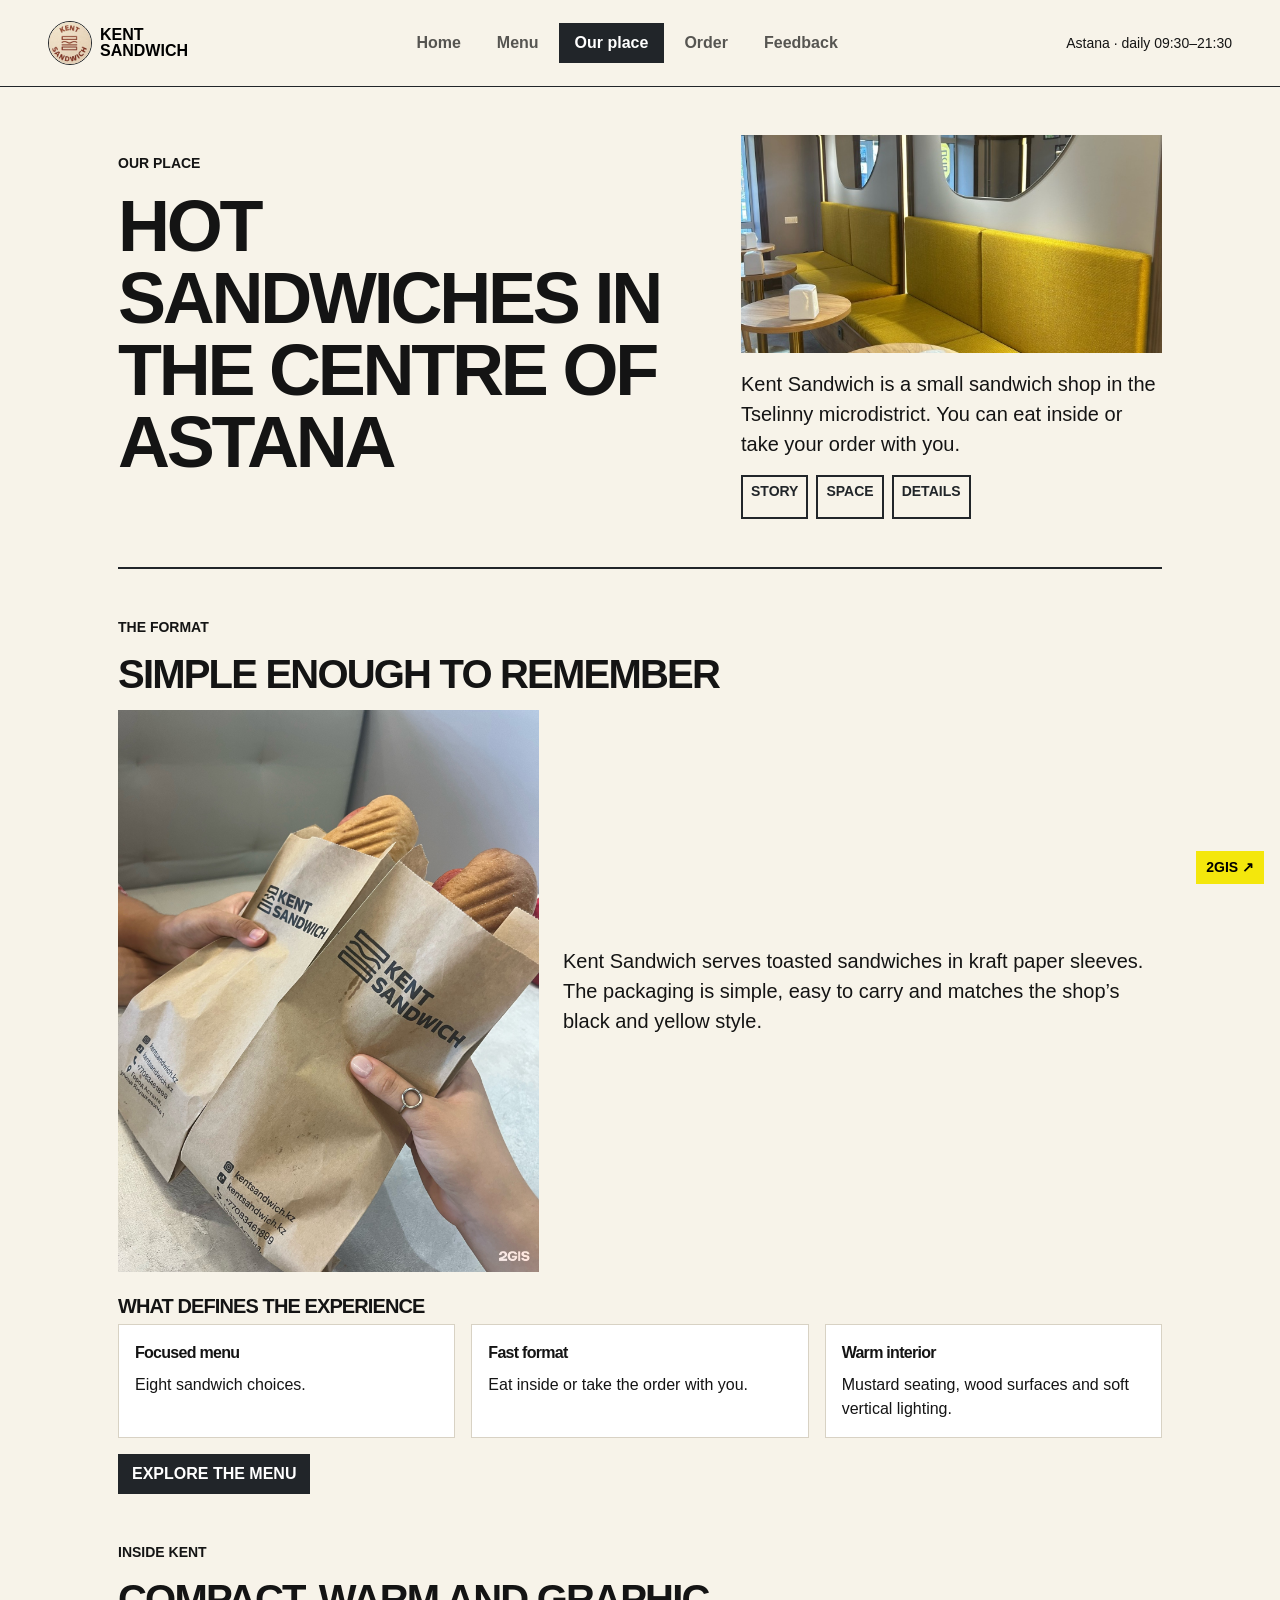
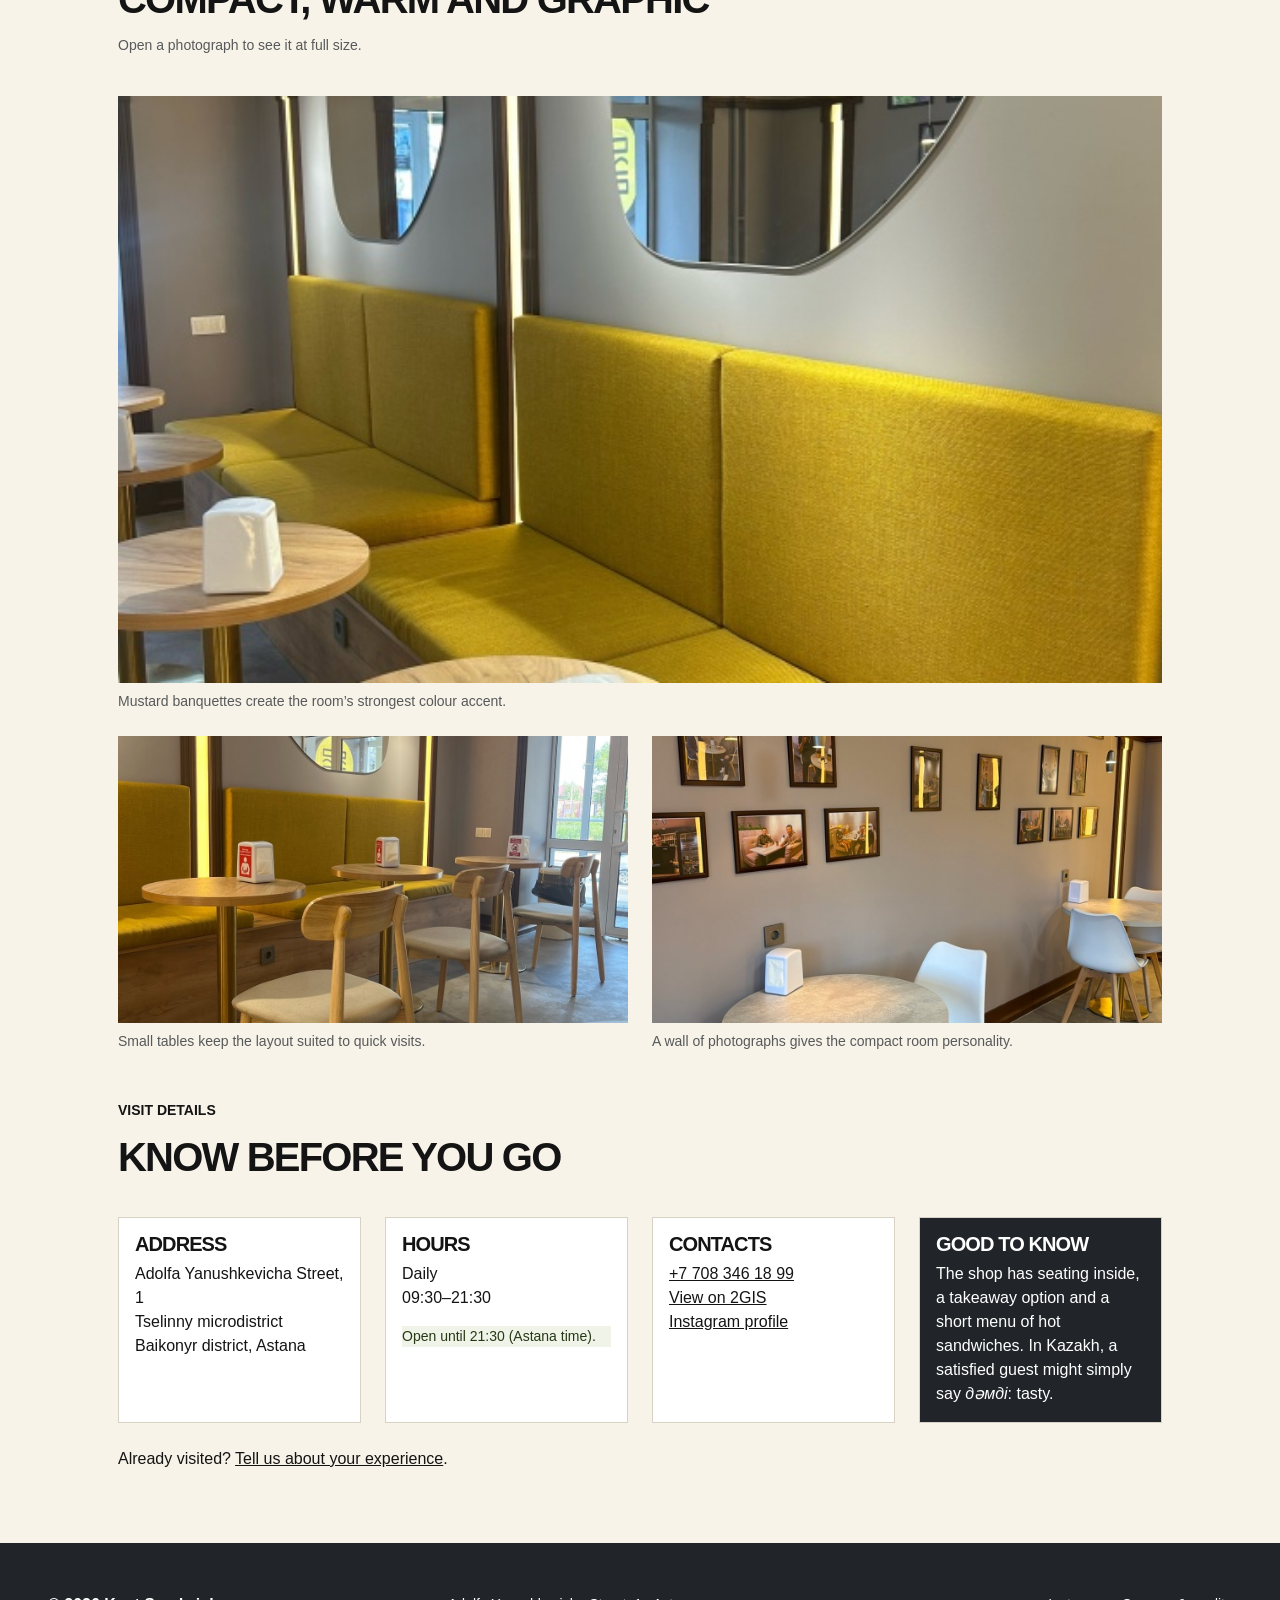
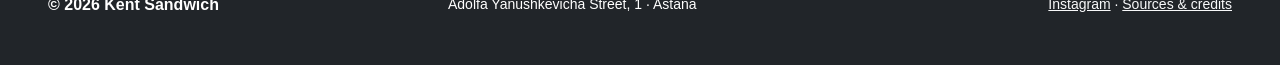
==== about.html @ c1ce6946 "refactor: split Timur scripts by page" ====
<!DOCTYPE html>
<html lang="en">
<head>
  <meta charset="UTF-8">
  <meta name="viewport" content="width=device-width, initial-scale=1.0">
  <meta name="description" content="About the Kent Sandwich shop, interior, service format, location and opening hours in Astana.">
  <meta name="author" content="Timur Naumov">
  <title>Kent Sandwich Astana | Our Place</title>
  <!-- Bootstrap 5.3.8: framework styles precede the small local correction layers. -->
  <link rel="stylesheet" href="https://cdn.jsdelivr.net/npm/bootstrap@5.3.8/dist/css/bootstrap.min.css" integrity="sha384-sRIl4kxILFvY47J16cr9ZwB07vP4J8+LH7qKQnuqkuIAvNWLzeN8tE5YBujZqJLB" crossorigin="anonymous">
  <link rel="stylesheet" href="css/base.css">
  <link rel="stylesheet" href="css/timur.css">
</head>
<body class="page page-about" data-page="about">
  <a class="visually-hidden-focusable position-absolute top-0 start-0 z-3 bg-dark text-white p-3" href="#main-content">Skip to content</a>
  <header class="site-header navbar navbar-expand-lg border-bottom border-dark bg-body py-4 border-2">
    <!-- Bootstrap owns the responsive navigation; page scripts reuse these hooks. -->
    <div class="container-fluid px-3 px-md-4 px-xl-5">
      <a class="brand navbar-brand d-flex align-items-center gap-2 me-3" href="index.html" aria-label="Kent Sandwich home">
        <span class="brand-mark" aria-hidden="true"><img src="images/kent-logo.jpg" alt="" class="rounded-circle border border-dark object-fit-cover border-2" width="52" height="52"></span>
        <span class="brand-name fs-6 fw-bold lh-1 text-uppercase">Kent<br>Sandwich</span>
      </a>
      <button id="main-nav-toggle" type="button" data-bs-toggle="collapse" data-bs-target="#main-navbar" aria-controls="main-navbar" aria-expanded="false" aria-label="Toggle navigation" class="navbar-toggler rounded-0 border-dark border-2"><span class="navbar-toggler-icon"></span></button>
      <nav class="site-nav collapse navbar-collapse" aria-label="Main navigation" id="main-navbar">
        <ul class="navbar-nav mx-lg-auto gap-1 pt-3 pt-lg-0">
          <li class="nav-item"><a href="index.html" class="nav-link rounded-0 px-3 fw-semibold text-uppercase small fw-bold">Home</a></li>
          <li class="nav-item"><a href="menu.html" class="nav-link rounded-0 px-3 fw-semibold text-uppercase small fw-bold">Menu</a></li>
          <li class="nav-item"><a href="about.html" aria-current="page" class="nav-link rounded-0 px-3 fw-semibold text-uppercase small fw-bold active bg-dark text-white">Our place</a></li>
          <li class="nav-item"><a href="order.html" class="nav-link rounded-0 px-3 fw-semibold text-uppercase small fw-bold">Order</a></li>
          <li class="nav-item"><a href="feedback.html" class="nav-link rounded-0 px-3 fw-semibold text-uppercase small fw-bold">Feedback</a></li>
          <li class="nav-item"><a href="colophon.html" class="nav-link rounded-0 px-3 fw-semibold text-uppercase small fw-bold">Colophon</a></li>
        </ul>
      </nav>
      <p class="header-note d-none d-xl-block small text-end mb-0 ms-3 text-uppercase">Astana · daily 09:30–21:30</p>
    </div>
  </header>
  <!-- Bootstrap container and grid keep the content readable at phone and desktop widths. -->
  <main class="site-main container px-lg-5" id="main-content">
    <header class="page-intro about-intro py-4 py-lg-5 border-bottom mb-4 border-dark border-2">
      <div class="row g-4 align-items-center">
        <div class="col-12 col-lg-7">
          <p class="eyebrow small text-uppercase fw-bold mb-3">Our place</p>
          <h1 class="fw-bold text-uppercase display-2 lh-1 mb-4">Hot sandwiches in the centre of Astana</h1>
        </div>
        <div class="col-12 col-lg-5">
          <img class="about-intro-photo img-fluid rounded-0 d-block mb-3" src="images/kent-interior.jpg" alt="Interior of Kent Sandwich with mustard seating and wooden tables" width="480">
          <p class="lead mb-3 fw-normal">Kent Sandwich is a small sandwich shop in the Tselinny microdistrict. You can eat inside or take your order with you.</p>
          <nav id="about-section-nav" class="page-jumps d-flex flex-wrap gap-2" aria-label="On this page">
            <a id="story-link" href="#story" data-section="story" class="btn btn-outline-dark btn-sm rounded-0 border-2 text-uppercase fw-bold">Story</a>
            <a id="space-link" href="#space" data-section="space" class="btn btn-outline-dark btn-sm rounded-0 border-2 text-uppercase fw-bold">Space</a>
            <a id="details-link" href="#details" data-section="details" class="btn btn-outline-dark btn-sm rounded-0 border-2 text-uppercase fw-bold">Details</a>
          </nav>
        </div>
      </div>
    </header>
    <article class="about-story py-4" id="story" aria-labelledby="story-title">
      <p class="eyebrow small text-uppercase fw-bold mb-3">The format</p>
      <h2 id="story-title" class="fw-bold mb-3 display-6 text-uppercase lh-1">Simple enough to remember</h2>
      <div class="row g-4 align-items-center mb-4">
        <div class="col-12 col-md-5"><img class="story-photo img-fluid w-100 rounded-0" src="images/kent-packaging.jpg" alt="Kent Sandwiches presented in branded paper sleeves" loading="lazy"></div>
        <div class="col-12 col-md-7"><p class="lead mb-0 fw-normal">Kent Sandwich serves toasted sandwiches in kraft paper sleeves. The packaging is simple, easy to carry and matches the shop’s black and yellow style.</p></div>
      </div>
      <h3 class="h5 fw-bold text-uppercase lh-1">What defines the experience</h3>
      <ul class="value-list row g-3 list-unstyled">
        <li class="col-12 col-md-6 col-lg-4"><div class="border rounded-0 p-3 h-100 bg-white"><strong class="d-block mb-2">Focused menu</strong><span>Eight sandwich choices.</span></div></li>
        <li class="col-12 col-md-6 col-lg-4"><div class="border rounded-0 p-3 h-100 bg-white"><strong class="d-block mb-2">Fast format</strong><span>Eat inside or take the order with you.</span></div></li>
        <li class="col-12 col-md-6 col-lg-4"><div class="border rounded-0 p-3 h-100 bg-white"><strong class="d-block mb-2">Warm interior</strong><span>Mustard seating, wood surfaces and soft vertical lighting.</span></div></li>
      </ul>
      <a id="about-menu-link" href="menu.html" class="btn btn-dark rounded-0 border-2 text-uppercase fw-bold">Explore the menu</a>
    </article>
    <section class="space-gallery py-4" id="space" aria-labelledby="space-title">
      <div class="row g-4">
        <div class="col-12">
          <p class="eyebrow small text-uppercase fw-bold mb-3">Inside Kent</p>
          <h2 id="space-title" class="fw-bold mb-3 display-6 text-uppercase lh-1">Compact, warm and graphic</h2>
          <p id="gallery-help" class="small text-body-secondary">Open a photograph to see it at full size.</p>
        </div>
        <div class="col-12">
          <figure class="gallery-main mb-0">
            <a id="gallery-link-1" class="gallery-link d-block" href="images/kent-interior.jpg" data-gallery-index="0" data-caption-id="gallery-caption-1" aria-describedby="gallery-caption-1">
              <span class="ratio d-block ratio-16x9 rounded-0 overflow-hidden"><img id="gallery-image-1" src="images/kent-interior.jpg" alt="Mustard upholstered bench and round wood tables inside Kent Sandwich" class="w-100 h-100 object-fit-cover" loading="lazy"></span>
            </a>
            <figcaption id="gallery-caption-1" class="figure-caption mt-2">Mustard banquettes create the room’s strongest colour accent.</figcaption>
          </figure>
        </div>
        <div class="col-12 col-md-6">
          <figure class="mb-0">
            <a id="gallery-link-2" class="gallery-link d-block" href="images/kent-seating.jpg" data-gallery-index="1" data-caption-id="gallery-caption-2" aria-describedby="gallery-caption-2">
              <span class="ratio d-block ratio-16x9 rounded-0 overflow-hidden"><img id="gallery-image-2" src="images/kent-seating.jpg" alt="Wood chairs and small round tables inside Kent Sandwich" class="w-100 h-100 object-fit-cover" loading="lazy"></span>
            </a>
            <figcaption id="gallery-caption-2" class="figure-caption mt-2">Small tables keep the layout suited to quick visits.</figcaption>
          </figure>
        </div>
        <div class="col-12 col-md-6">
          <figure class="mb-0">
            <a id="gallery-link-3" class="gallery-link d-block" href="images/kent-gallery.jpg" data-gallery-index="2" data-caption-id="gallery-caption-3" aria-describedby="gallery-caption-3">
              <span class="ratio d-block ratio-16x9 rounded-0 overflow-hidden"><img id="gallery-image-3" src="images/kent-gallery.jpg" alt="Framed photographs above tables inside Kent Sandwich" class="w-100 h-100 object-fit-cover" loading="lazy"></span>
            </a>
            <figcaption id="gallery-caption-3" class="figure-caption mt-2">A wall of photographs gives the compact room personality.</figcaption>
          </figure>
        </div>
      </div>
    </section>
    <section class="details-grid py-4" id="details" aria-labelledby="details-title">
      <div class="row g-4">
        <div class="col-12">
          <p class="eyebrow small text-uppercase fw-bold mb-3">Visit details</p>
          <h2 id="details-title" class="fw-bold mb-3 display-6 text-uppercase lh-1">Know before you go</h2>
        </div>
        <div class="col-12 col-md-6 col-lg-3"><article class="border rounded-0 p-3 h-100 bg-white">
          <h3 class="h5 fw-bold text-uppercase lh-1">Address</h3>
          <address id="visit-address" class="mb-0">Adolfa Yanushkevicha Street, 1<br>Tselinny microdistrict<br>Baikonyr district, Astana</address>
        </article></div>
        <div class="col-12 col-md-6 col-lg-3"><article id="visit-hours" class="border rounded-0 p-3 h-100 bg-white" data-open="09:30" data-close="21:30" data-time-zone="Asia/Almaty">
          <h3 class="h5 fw-bold text-uppercase lh-1">Hours</h3>
          <p>Daily<br><time id="visit-opening-time" datetime="09:30">09:30</time>–<time id="visit-closing-time" datetime="21:30">21:30</time></p>
          <!-- Filled only after the future script computes the Astana time. -->
          <p id="visit-status" class="hidden small mb-0" role="status" aria-live="polite"></p>
        </article></div>
        <div class="col-12 col-md-6 col-lg-3"><article class="border rounded-0 p-3 h-100 bg-white">
          <h3 class="h5 fw-bold text-uppercase lh-1">Contacts</h3>
          <p class="mb-0"><a id="visit-phone" href="tel:+77083461899">+7 708 346 18 99</a><br><a id="visit-map" href="https://2gis.kz/astana/firm/70000001114376342" target="_blank" rel="noopener noreferrer">View on 2GIS</a><br><a id="visit-instagram" href="https://www.instagram.com/kentsandwich.kz/" target="_blank" rel="noopener noreferrer">Instagram profile</a></p>
        </article></div>
        <div class="col-12 col-md-6 col-lg-3"><aside class="border rounded-0 p-3 h-100 bg-dark text-white">
          <h3 class="h5 fw-bold text-uppercase lh-1">Good to know</h3>
          <p class="mb-0">The shop has seating inside, a takeaway option and a short menu of hot sandwiches. In Kazakh, a satisfied guest might simply say <i lang="kk">дәмді</i>: tasty.</p>
        </aside></div>
      </div>
      <p class="mt-4 mb-0">Already visited? <a id="about-feedback-link" href="feedback.html">Tell us about your experience</a>.</p>
    </section>
  </main>
  <!-- All viewer controls exist before the HTML/CSS freeze. Image links work without it. -->
  <dialog id="gallery-dialog" class="gallery-dialog border border-dark border-2 rounded-0 p-3 p-md-4" aria-labelledby="gallery-dialog-title" aria-describedby="gallery-dialog-caption">
    <div class="d-flex flex-wrap align-items-center justify-content-between gap-3 mb-3">
      <h2 id="gallery-dialog-title" class="h4 fw-bold text-uppercase mb-0">Inside Kent</h2>
      <form id="gallery-close-form" method="dialog"><button id="gallery-close" type="submit" value="close" class="btn btn-outline-dark btn-sm rounded-0 border-2" autofocus>Close photograph</button></form>
    </div>
    <figure class="mb-3">
      <img id="gallery-dialog-image" src="images/kent-interior.jpg" alt="Mustard upholstered bench and round wood tables inside Kent Sandwich" class="gallery-dialog-image d-block">
      <figcaption id="gallery-dialog-caption" class="figure-caption mt-2">Mustard banquettes create the room’s strongest colour accent.</figcaption>
    </figure>
    <div class="d-flex flex-wrap align-items-center justify-content-between gap-2">
      <button id="gallery-previous" type="button" class="btn btn-outline-dark rounded-0 border-2" aria-label="Previous photograph">← Previous</button>
      <output id="gallery-position" class="small" aria-live="polite">1 of 3</output>
      <button id="gallery-next" type="button" class="btn btn-outline-dark rounded-0 border-2" aria-label="Next photograph">Next →</button>
    </div>
    <p id="gallery-error" class="hidden error small mt-3 mb-0" role="alert">This photograph could not be opened. Close the viewer and choose another photograph.</p>
  </dialog>
  <footer class="site-footer container-fluid bg-dark text-white mt-5 py-5 px-3 px-md-4 px-xl-5 border-top border-2 border-dark">
    <div class="row g-3 align-items-center text-center text-md-start">
      <p class="col-12 col-md-4 mb-0 fw-bold">© 2026 Kent Sandwich</p>
      <p class="col-12 col-md-4 mb-0 small">Adolfa Yanushkevicha Street, 1 · Astana</p>
      <p class="col-12 col-md-4 mb-0 small text-md-end"><a href="https://www.instagram.com/kentsandwich.kz/" target="_blank" rel="noopener noreferrer" class="link-light">Instagram</a> · <a href="colophon.html#sources" class="link-light">Sources &amp; credits</a></p>
    </div>
  </footer>
  <a class="source-tab btn btn-warning btn-sm position-fixed bottom-0 end-0 m-3 z-3 d-none d-lg-block rounded-0 border-2 text-uppercase fw-bold" href="https://2gis.kz/astana/firm/70000001114376342" target="_blank" rel="noopener noreferrer">2GIS ↗</a>
  <script src="https://cdn.jsdelivr.net/npm/bootstrap@5.3.8/dist/js/bootstrap.bundle.min.js" integrity="sha384-FKyoEForCGlyvwx9Hj09JcYn3nv7wiPVlz7YYwJrWVcXK/BmnVDxM+D2scQbITxI" crossorigin="anonymous"></script>
  <!-- Empty at the midterm: later behaviour can be added without changing this HTML. -->
  <script src="js/timur.js" defer></script>
  <script src="js/about.js" defer></script>
</body>
</html>
---- css/base.css ----
/* Bootstrap 5.3.8 provides all layout, spacing, controls and breakpoints.
   Shared brand variables, navigation wordmark and button colours live here. */
:root {
  --kent-heading-font: "Arial Black", "Helvetica Neue", Arial, sans-serif;
  --bs-body-bg: #f7f3e9;
  --bs-body-color: #141414;
  --bs-body-font-family: "Helvetica Neue", Arial, sans-serif;
  --bs-border-color: #d8d2c4;
  --bs-tertiary-bg: #f4e70c;
  --bs-tertiary-bg-rgb: 244, 231, 12;
  --bs-link-color: #141414;
  --bs-link-color-rgb: 20, 20, 20;
  --bs-link-hover-color: #585016;
  --bs-link-hover-color-rgb: 88, 80, 22;
}

/* Shared wordmark font; page headings are assigned in each author's file. */
.brand-name {
  font-family: var(--kent-heading-font);
}

/* Override Bootstrap warning colours to match Kent yellow; geometry and
   interaction states remain supplied by Bootstrap's button component. */
.btn-warning {
  --bs-btn-bg: #f4e70c;
  --bs-btn-border-color: #f4e70c;
  --bs-btn-hover-bg: #e0d30b;
  --bs-btn-hover-border-color: #e0d30b;
  --bs-btn-active-bg: #e0d30b;
  --bs-btn-active-border-color: #e0d30b;
}
---- css/timur.css ----
/* Bootstrap owns the grid, spacing and controls; these rules add page states. */
:is(.page-about, .page-feedback, .page-colophon) main :is(h1, h2, h3),
.gallery-dialog h2, .audit-number, .value-list strong {
  font-family: var(--kent-heading-font);
  letter-spacing: -0.045em;
}

/* Future scripts switch classes instead of creating new styles. */
.page .hidden {
  display: none;
}
.page .error, .page .field-error {
  --bs-border-color: #a61b29;
  color: #861522;
}
.page .success {
  --bs-border-color: #496322;
  background-color: #f0f4e8;
  color: #263815;
}
.page .pending {
  cursor: progress;
}
.page-about .page-jumps .active {
  background-color: #141414;
  color: #fff;
}
.page .rating-choice.selected,
.page .rating-choice:has(input:checked) {
  --bs-border-color: #141414;
  background-color: #f4e70c;
}
.page-feedback :is(input, select, textarea).error,
.page-feedback :is(input, select, textarea)[aria-invalid="true"],
.page-feedback :is(input, select, textarea):user-invalid {
  border-color: #a61b29;
  box-shadow: 0 0 0 0.15rem rgba(166, 27, 41, 0.15);
}
.page :is(a, button, input, select, textarea):focus-visible {
  outline: 3px solid #141414;
  outline-offset: 3px;
}
.page .site-footer a:focus-visible {
  outline-color: #f4e70c;
}
.rating-choice {
  cursor: pointer;
}
.page :is(.page-jumps a, .gallery-dialog button) {
  min-height: 2.75rem;
}
.feedback-summary dd, .feedback-message {
  overflow-wrap: anywhere;
}
.feedback-message {
  white-space: pre-wrap;
}

/* A non-modal HTML dialog keeps the form inline. method="dialog" closes it. */
.feedback-dialog {
  position: static;
  width: 100%;
  max-width: none;
  margin: 0;
  padding: 0;
  border: 0;
  background: transparent;
  color: inherit;
}
.feedback-dialog[open] + .feedback-confirmation {
  display: none;
}

/* Native showModal() will own focus, Escape and the background interaction. */
.gallery-dialog {
  width: min(56rem, calc(100% - 2rem));
  max-width: none;
  max-height: calc(100vh - 2rem);
  overflow: auto;
  background-color: var(--bs-body-bg);
  color: var(--bs-body-color);
}
.gallery-dialog::backdrop {
  background-color: rgba(20, 20, 20, 0.75);
}
.gallery-dialog-image {
  width: 100%;
  max-height: 65vh;
  object-fit: contain;
}
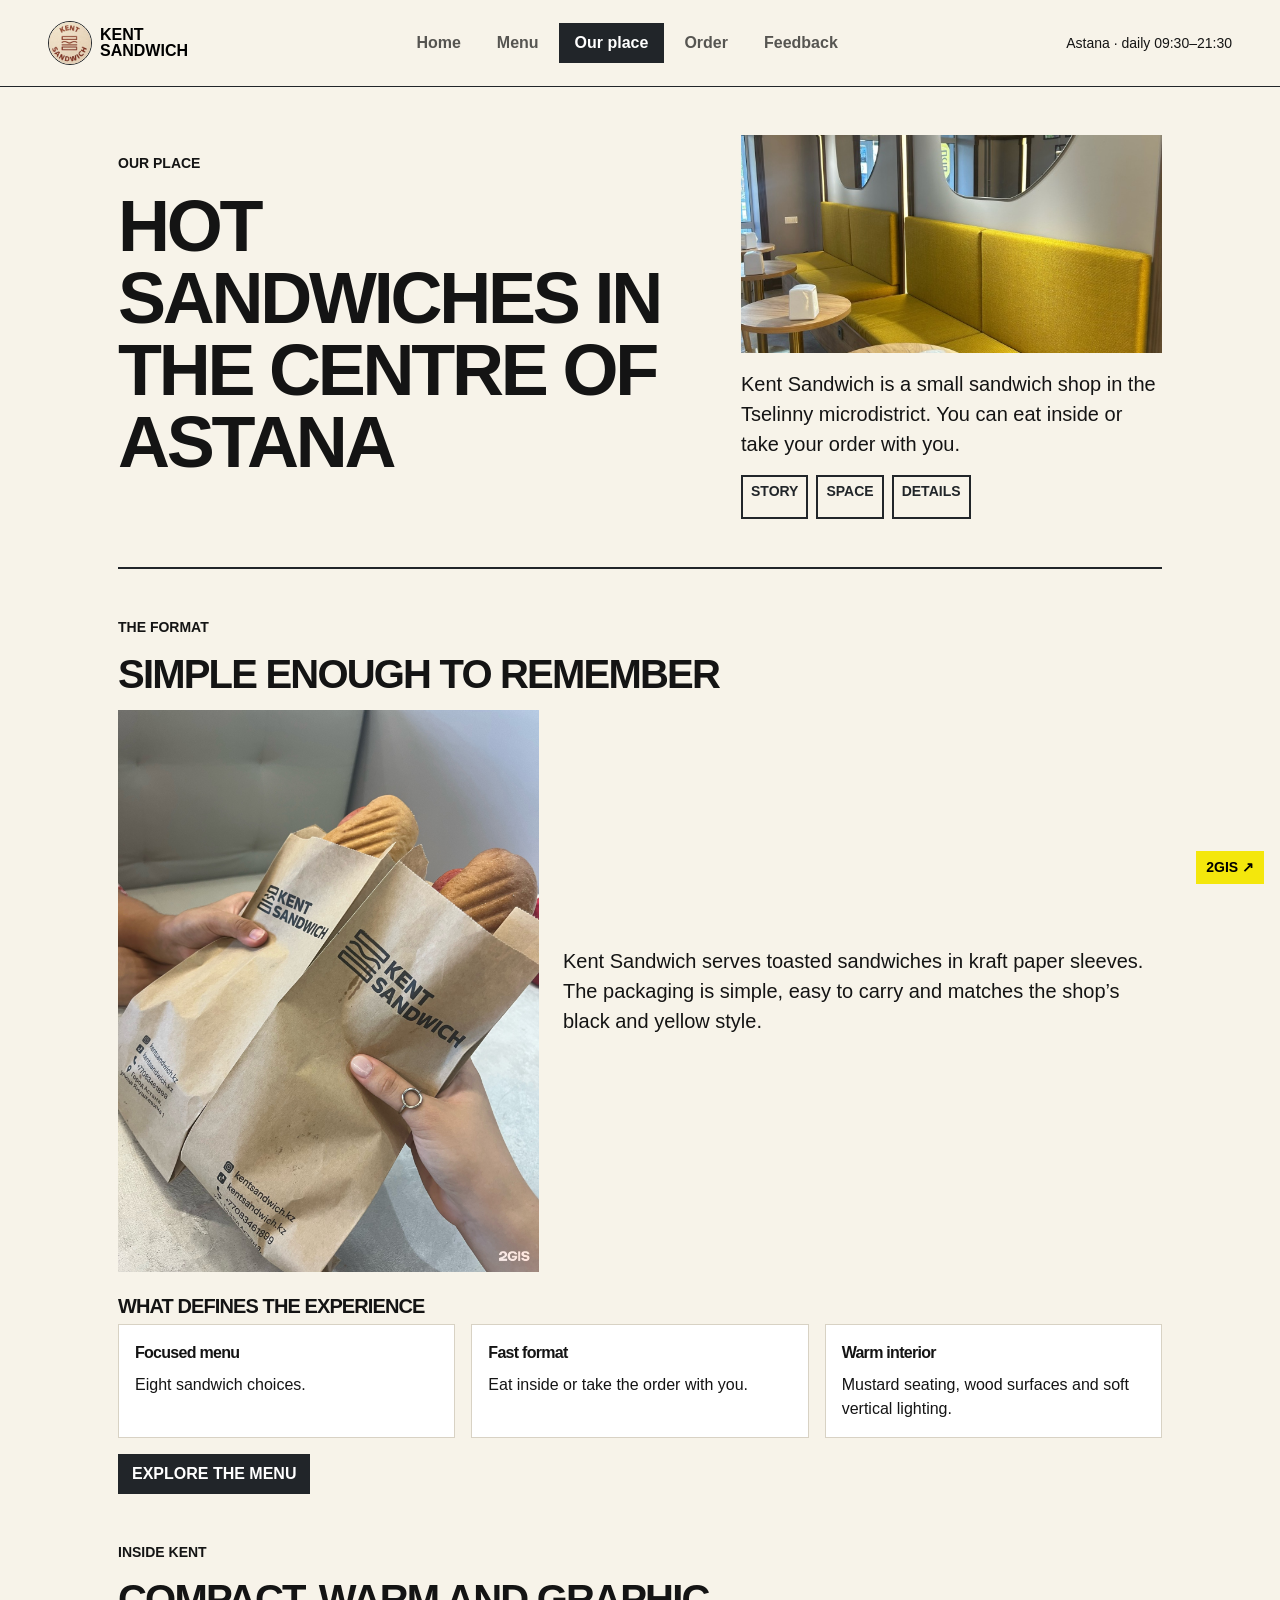
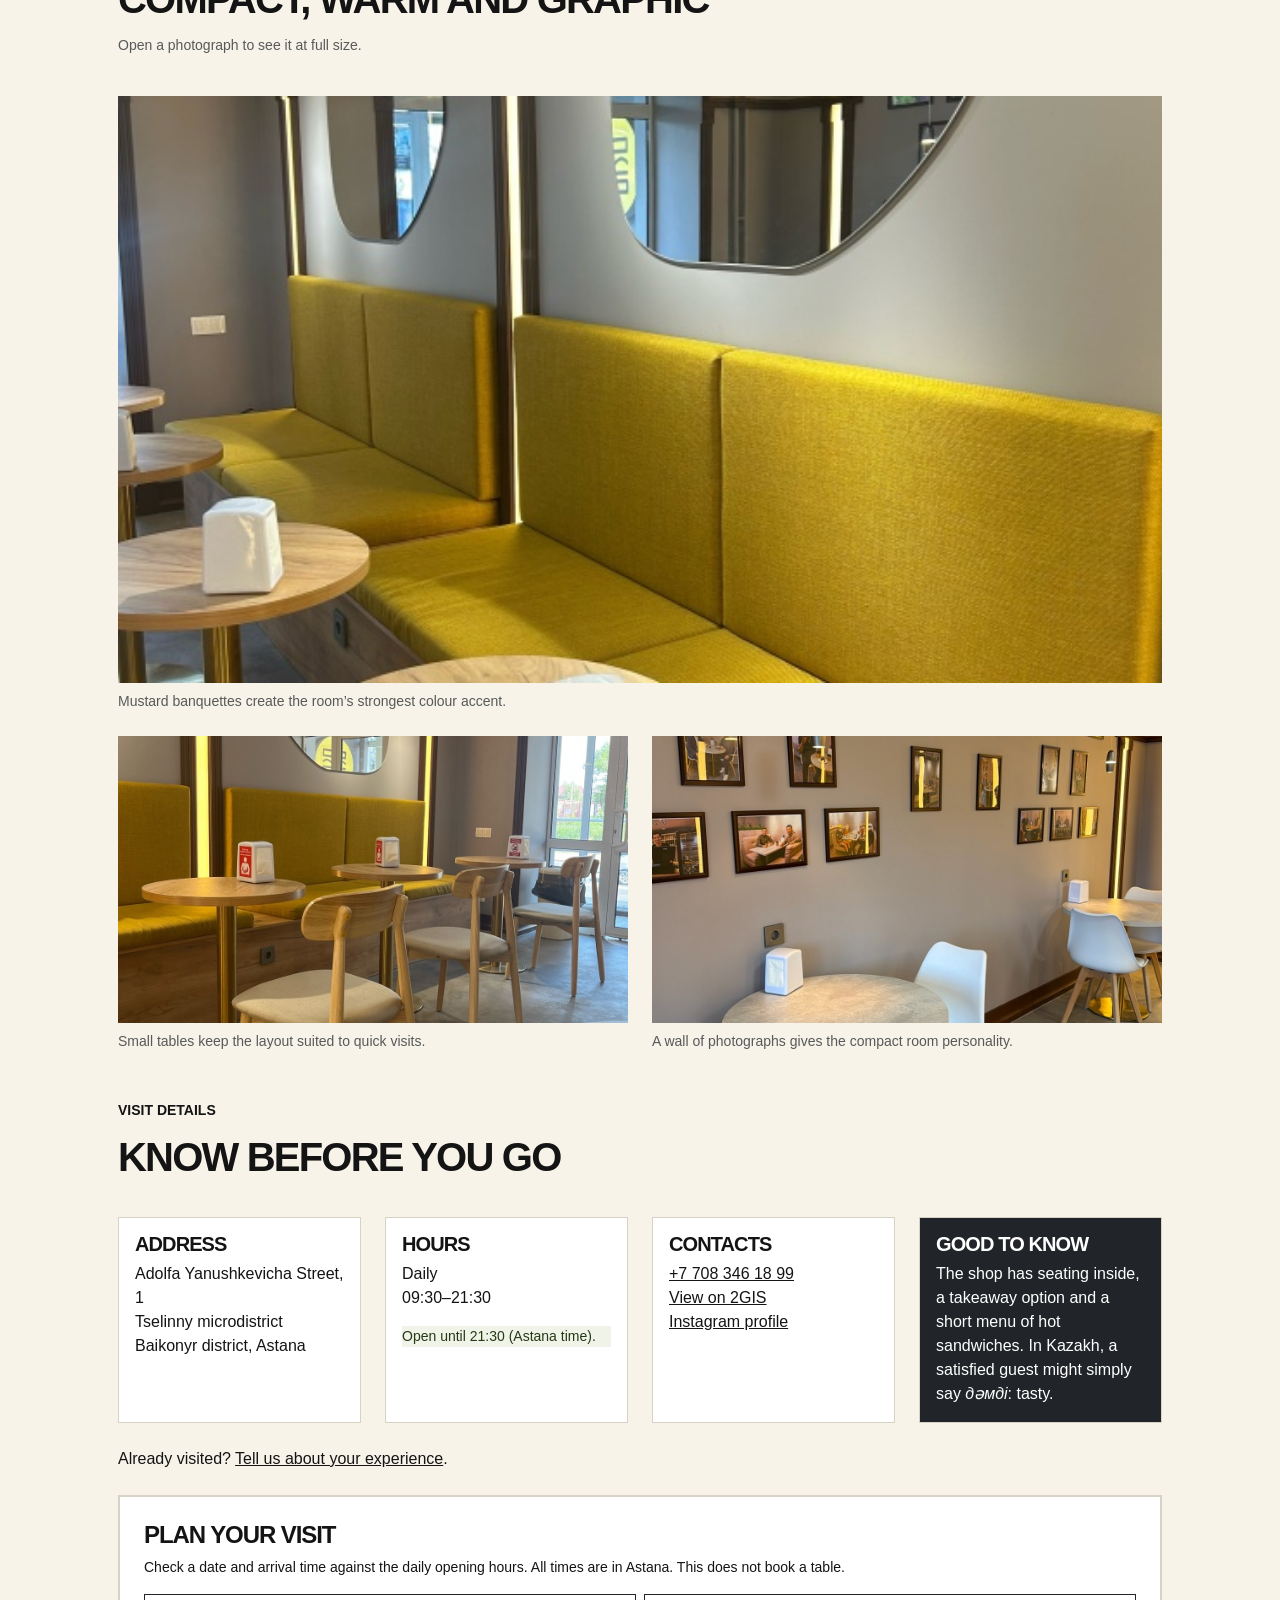
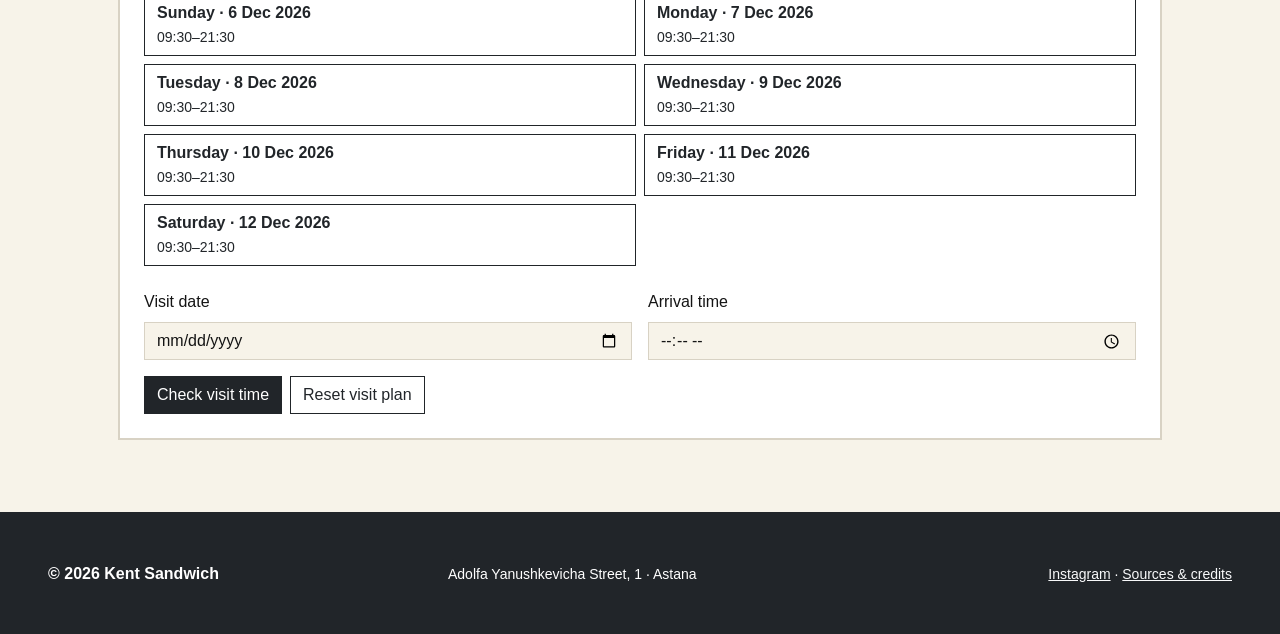
==== commit 9df516ef: "feat: complete Timur endterm visitor workflows" ====
(no text change in the page or its own stylesheets)
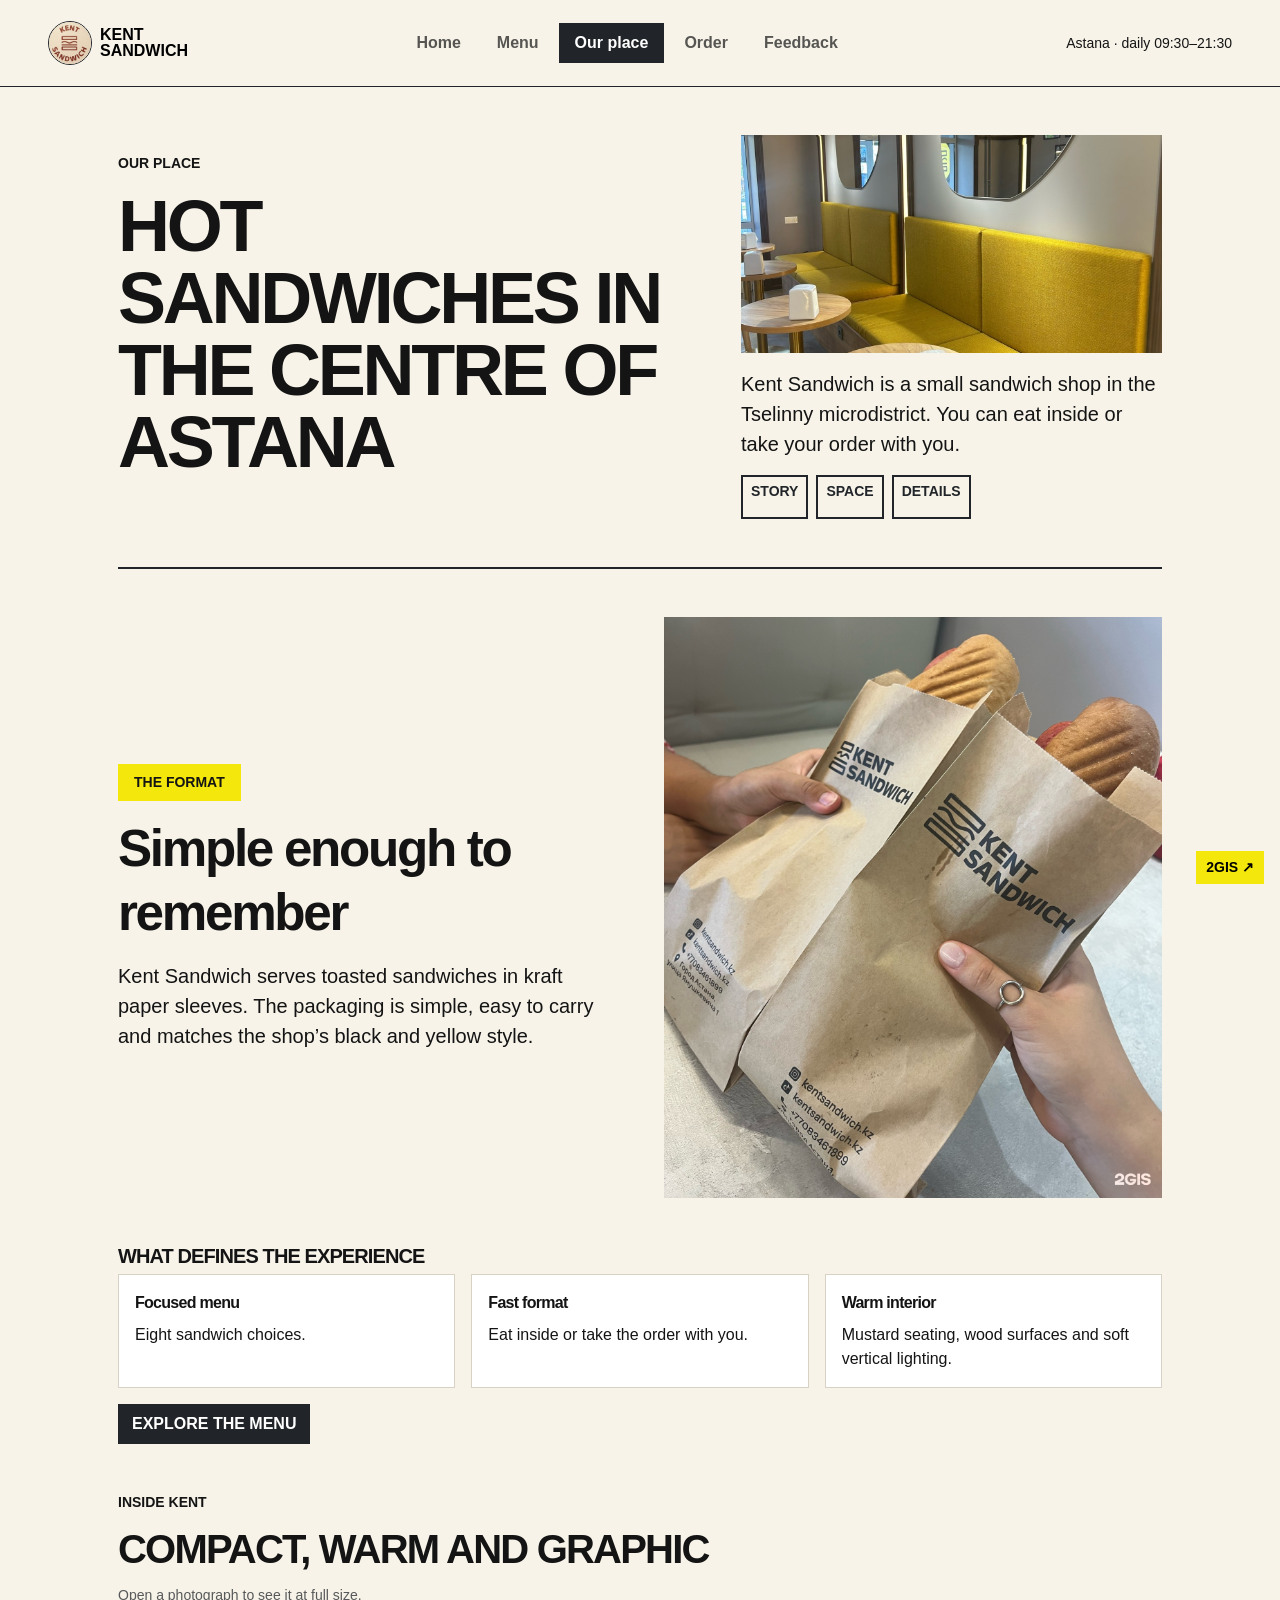
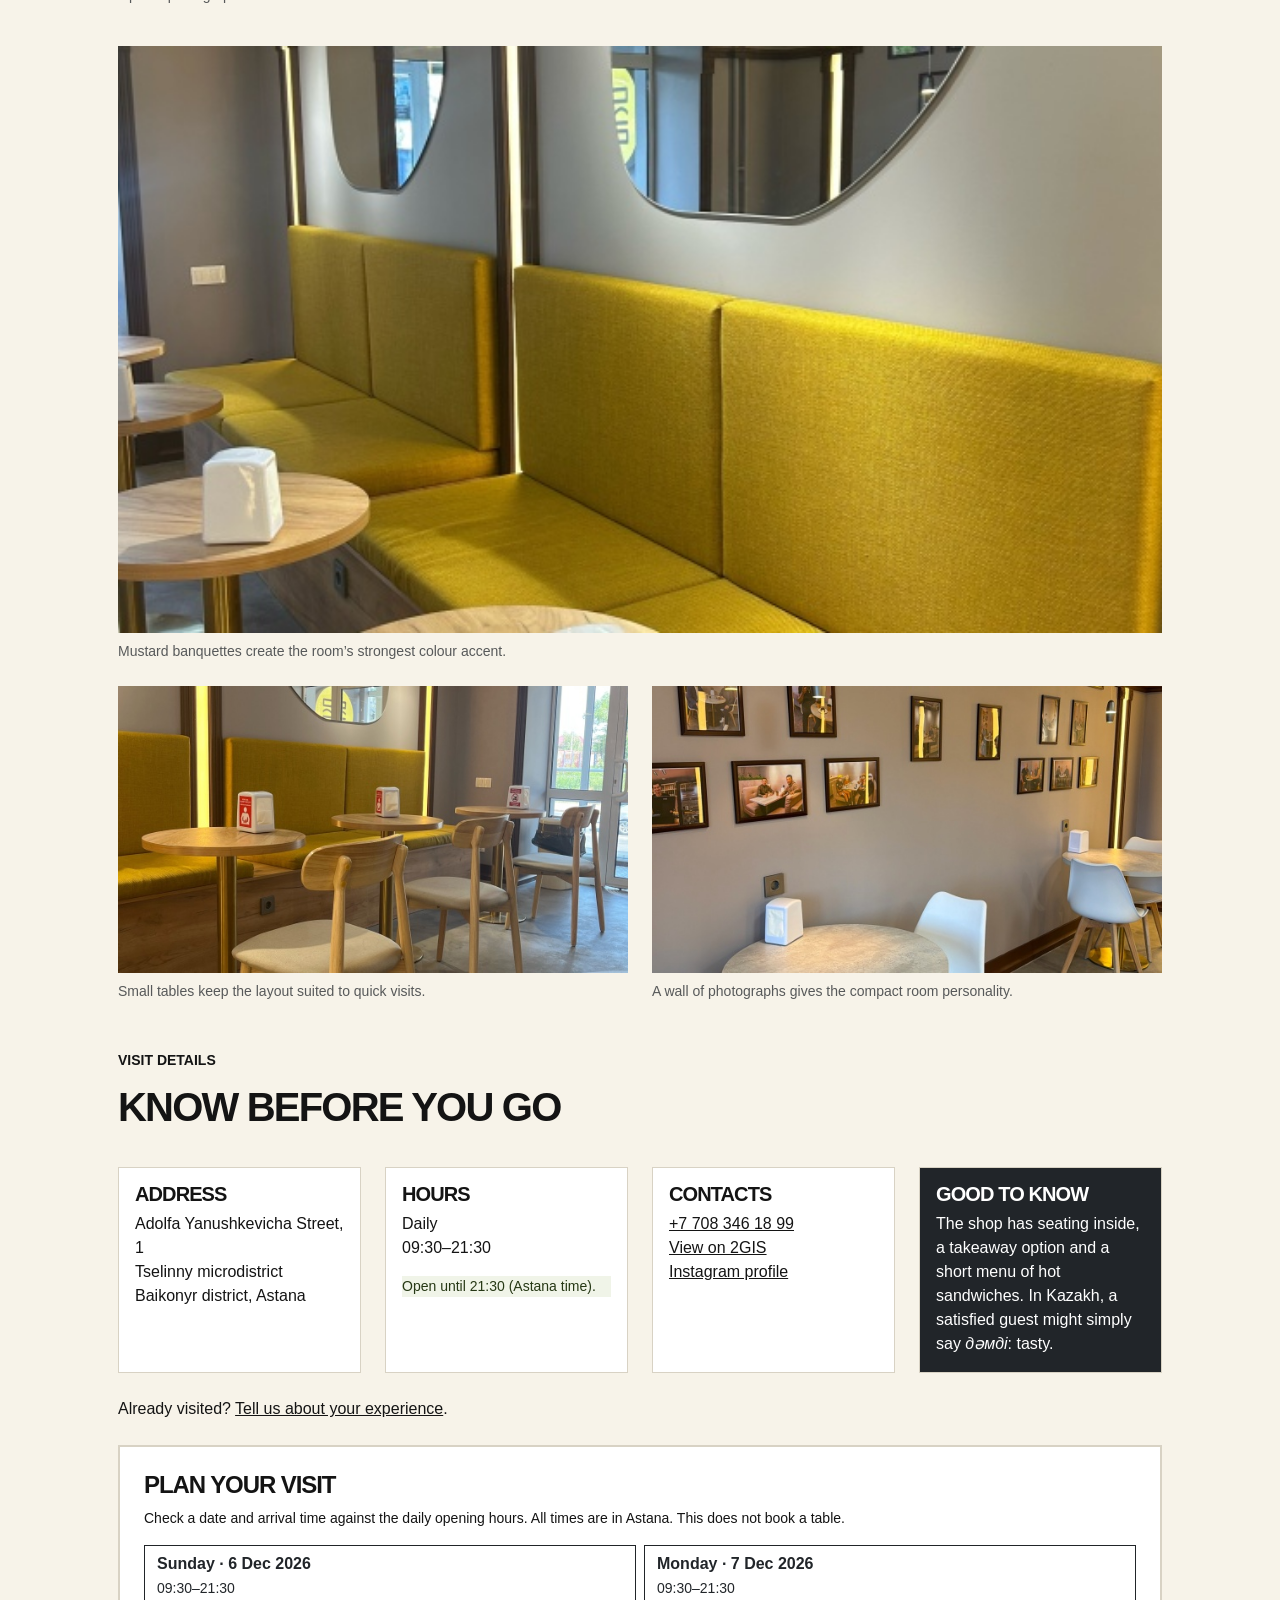
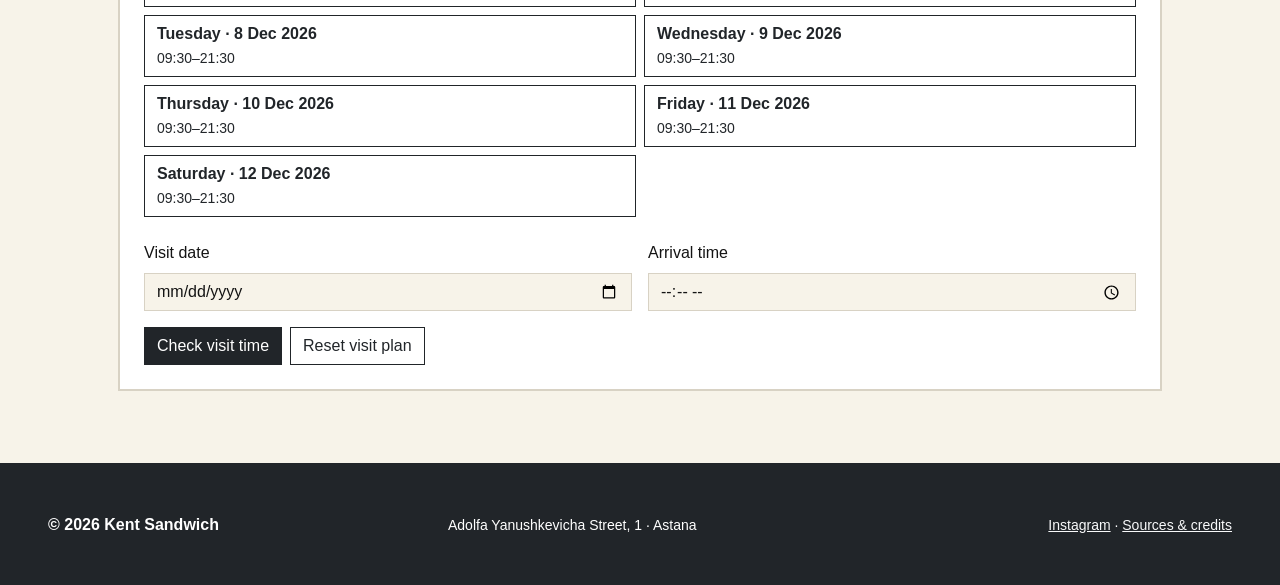
==== commit a8cdb2ff: "style: simplify the About story section" ====
--- a/about.html
+++ b/about.html
@@ -10,6 +10,7 @@
   <link rel="stylesheet" href="https://cdn.jsdelivr.net/npm/bootstrap@5.3.8/dist/css/bootstrap.min.css" integrity="sha384-sRIl4kxILFvY47J16cr9ZwB07vP4J8+LH7qKQnuqkuIAvNWLzeN8tE5YBujZqJLB" crossorigin="anonymous">
   <link rel="stylesheet" href="css/base.css">
   <link rel="stylesheet" href="css/timur.css">
+  <script src="js/timur.js"></script>
 </head>
 <body class="page page-about" data-page="about">
   <a class="visually-hidden-focusable position-absolute top-0 start-0 z-3 bg-dark text-white p-3" href="#main-content">Skip to content</a>
@@ -54,11 +55,15 @@
       </div>
     </header>
     <article class="about-story py-4" id="story" aria-labelledby="story-title">
-      <p class="eyebrow small text-uppercase fw-bold mb-3">The format</p>
-      <h2 id="story-title" class="fw-bold mb-3 display-6 text-uppercase lh-1">Simple enough to remember</h2>
-      <div class="row g-4 align-items-center mb-4">
-        <div class="col-12 col-md-5"><img class="story-photo img-fluid w-100 rounded-0" src="images/kent-packaging.jpg" alt="Kent Sandwiches presented in branded paper sleeves" loading="lazy"></div>
-        <div class="col-12 col-md-7"><p class="lead mb-0 fw-normal">Kent Sandwich serves toasted sandwiches in kraft paper sleeves. The packaging is simple, easy to carry and matches the shop’s black and yellow style.</p></div>
+      <div class="row g-4 g-lg-5 align-items-center mb-4 mb-lg-5">
+        <div class="col-12 col-md-6">
+          <p class="eyebrow small d-inline-block bg-body-tertiary px-3 py-2 text-uppercase fw-bold mb-3">The format</p>
+          <h2 id="story-title" class="story-title fw-bold lh-sm mb-3">Simple enough to remember</h2>
+          <p class="lead mb-0 fw-normal">Kent Sandwich serves toasted sandwiches in kraft paper sleeves. The packaging is simple, easy to carry and matches the shop’s black and yellow style.</p>
+        </div>
+        <div class="col-12 col-md-6">
+          <img class="story-photo d-block img-fluid w-100 object-fit-cover" src="images/kent-packaging.jpg" alt="Kent Sandwiches presented in branded paper sleeves" width="1440" height="1920" loading="lazy">
+        </div>
       </div>
       <h3 class="h5 fw-bold text-uppercase lh-1">What defines the experience</h3>
       <ul class="value-list row g-3 list-unstyled">
@@ -156,7 +161,6 @@
   <a class="source-tab btn btn-warning btn-sm position-fixed bottom-0 end-0 m-3 z-3 d-none d-lg-block rounded-0 border-2 text-uppercase fw-bold" href="https://2gis.kz/astana/firm/70000001114376342" target="_blank" rel="noopener noreferrer">2GIS ↗</a>
   <script src="https://cdn.jsdelivr.net/npm/bootstrap@5.3.8/dist/js/bootstrap.bundle.min.js" integrity="sha384-FKyoEForCGlyvwx9Hj09JcYn3nv7wiPVlz7YYwJrWVcXK/BmnVDxM+D2scQbITxI" crossorigin="anonymous"></script>
   <!-- Empty at the midterm: later behaviour can be added without changing this HTML. -->
-  <script src="js/timur.js" defer></script>
   <script src="js/about.js" defer></script>
 </body>
 </html>
--- a/css/timur.css
+++ b/css/timur.css
@@ -3,6 +3,16 @@
 .gallery-dialog h2, .audit-number, .value-list strong {
   font-family: var(--kent-heading-font);
   letter-spacing: -0.045em;
+}
+
+.about-story .story-title {
+  font-family: var(--bs-body-font-family);
+  font-size: clamp(2rem, 4vw, 3.5rem);
+}
+
+.about-story .story-photo {
+  aspect-ratio: 6 / 7;
+  object-position: center bottom;
 }
 
 /* Future scripts switch classes instead of creating new styles. */
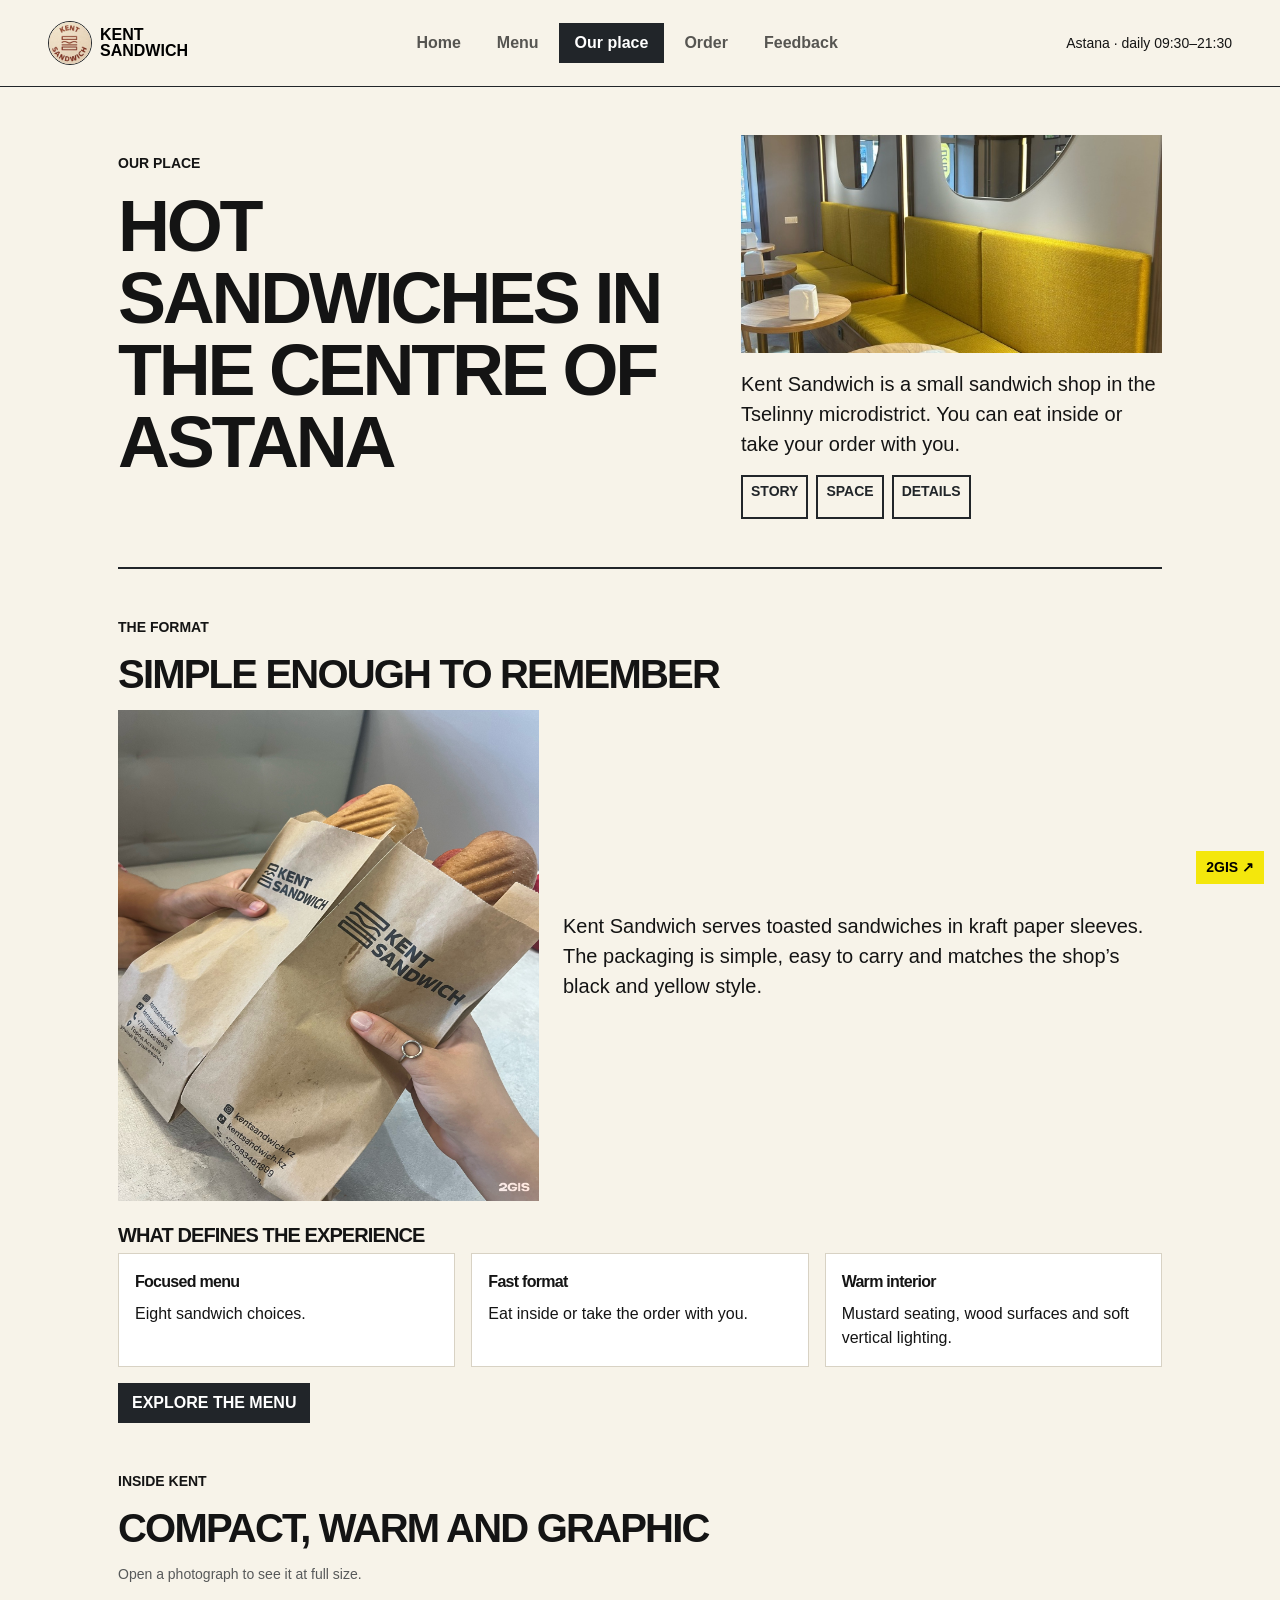
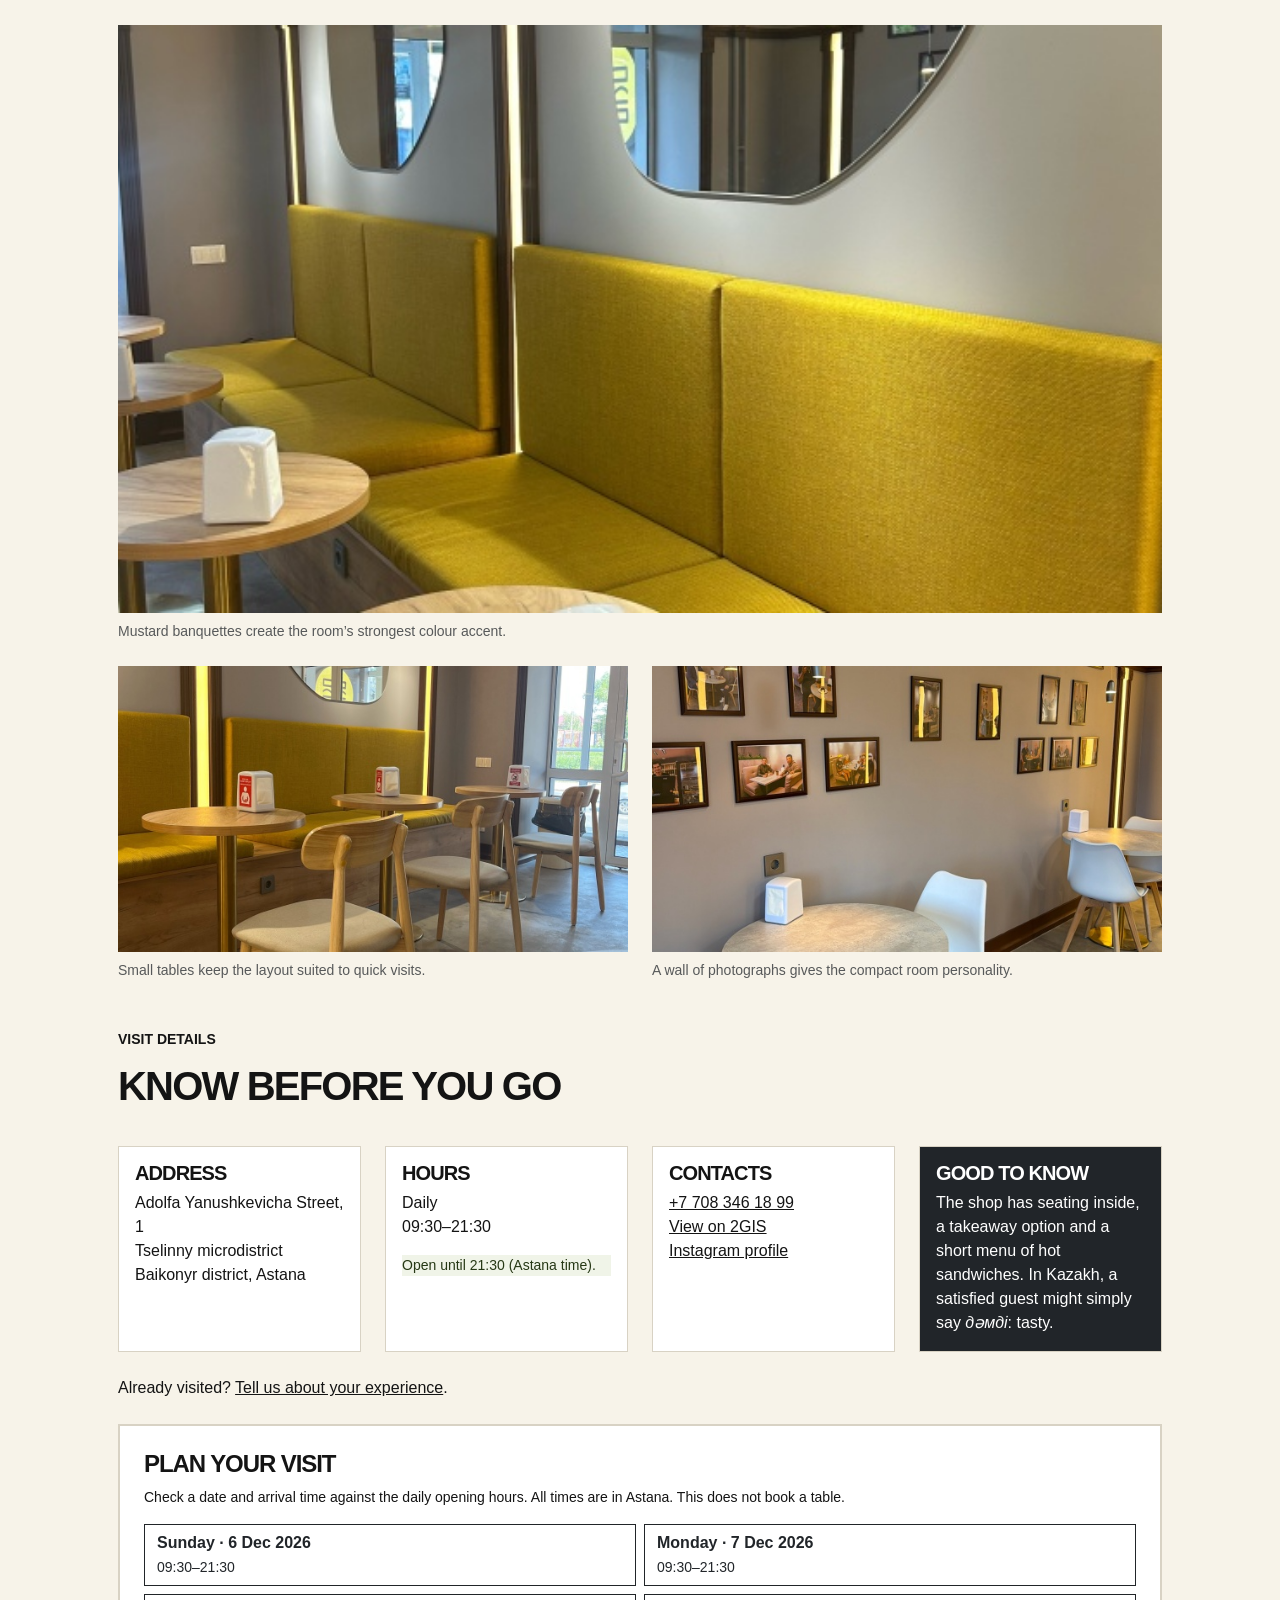
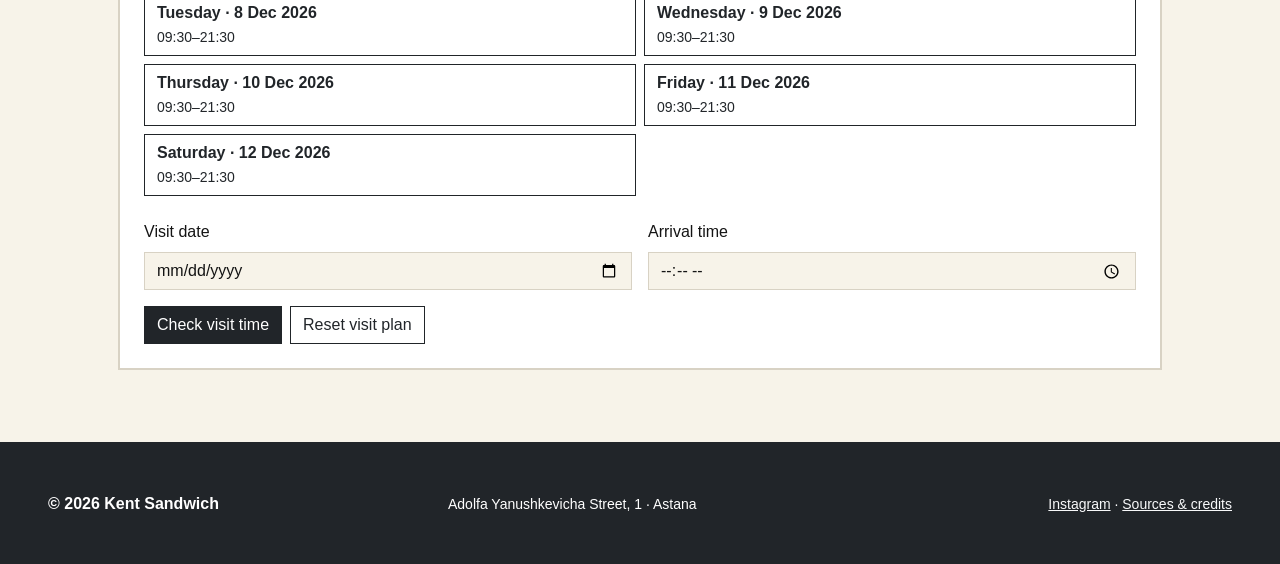
==== commit a6bebba5: "fix: stabilize header and refine feedback colors and cards" ====
--- a/about.html
+++ b/about.html
@@ -55,15 +55,11 @@
       </div>
     </header>
     <article class="about-story py-4" id="story" aria-labelledby="story-title">
-      <div class="row g-4 g-lg-5 align-items-center mb-4 mb-lg-5">
-        <div class="col-12 col-md-6">
-          <p class="eyebrow small d-inline-block bg-body-tertiary px-3 py-2 text-uppercase fw-bold mb-3">The format</p>
-          <h2 id="story-title" class="story-title fw-bold lh-sm mb-3">Simple enough to remember</h2>
-          <p class="lead mb-0 fw-normal">Kent Sandwich serves toasted sandwiches in kraft paper sleeves. The packaging is simple, easy to carry and matches the shop’s black and yellow style.</p>
-        </div>
-        <div class="col-12 col-md-6">
-          <img class="story-photo d-block img-fluid w-100 object-fit-cover" src="images/kent-packaging.jpg" alt="Kent Sandwiches presented in branded paper sleeves" width="1440" height="1920" loading="lazy">
-        </div>
+      <p class="eyebrow small text-uppercase fw-bold mb-3">The format</p>
+      <h2 id="story-title" class="fw-bold mb-3 display-6 text-uppercase lh-1">Simple enough to remember</h2>
+      <div class="row g-4 align-items-center mb-4">
+        <div class="col-12 col-md-5"><img class="story-photo img-fluid w-100 rounded-0" src="images/kent-packaging.jpg" alt="Kent Sandwiches presented in branded paper sleeves" loading="lazy"></div>
+        <div class="col-12 col-md-7"><p class="lead mb-0 fw-normal">Kent Sandwich serves toasted sandwiches in kraft paper sleeves. The packaging is simple, easy to carry and matches the shop’s black and yellow style.</p></div>
       </div>
       <h3 class="h5 fw-bold text-uppercase lh-1">What defines the experience</h3>
       <ul class="value-list row g-3 list-unstyled">
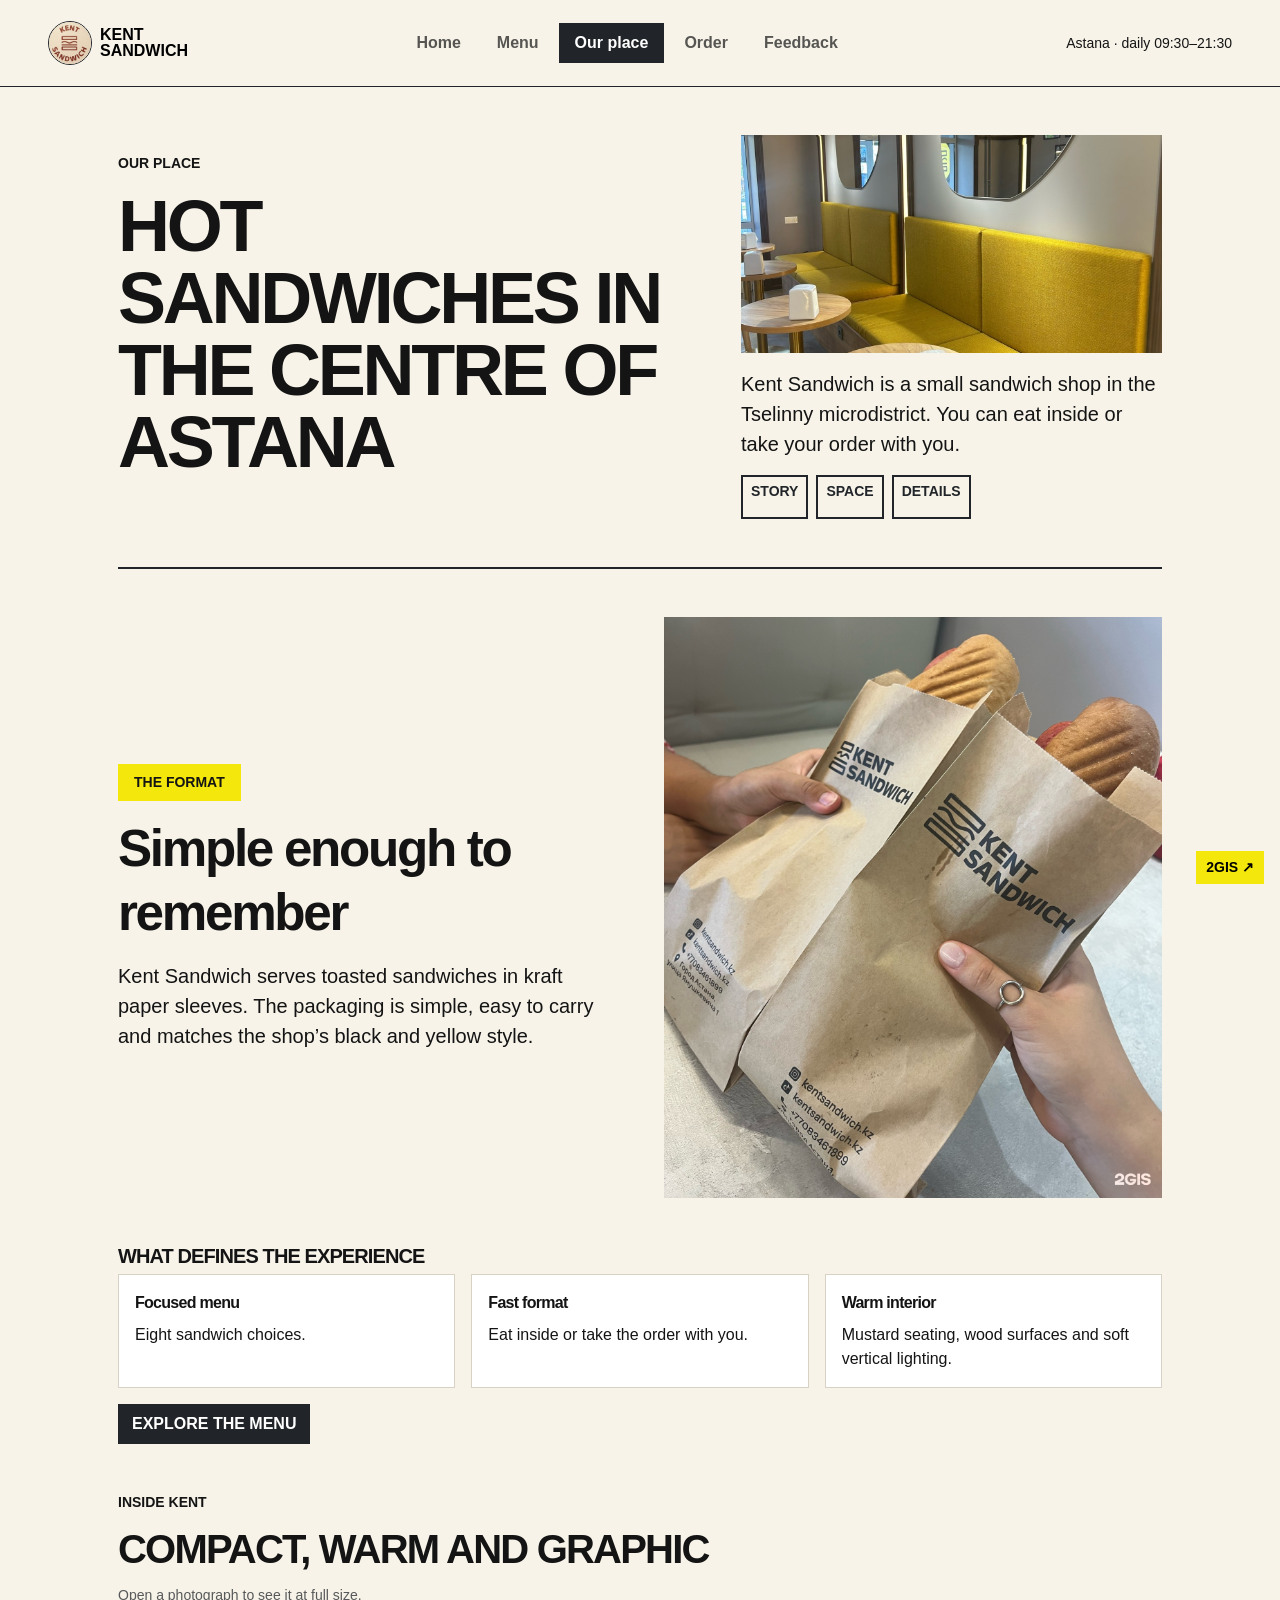
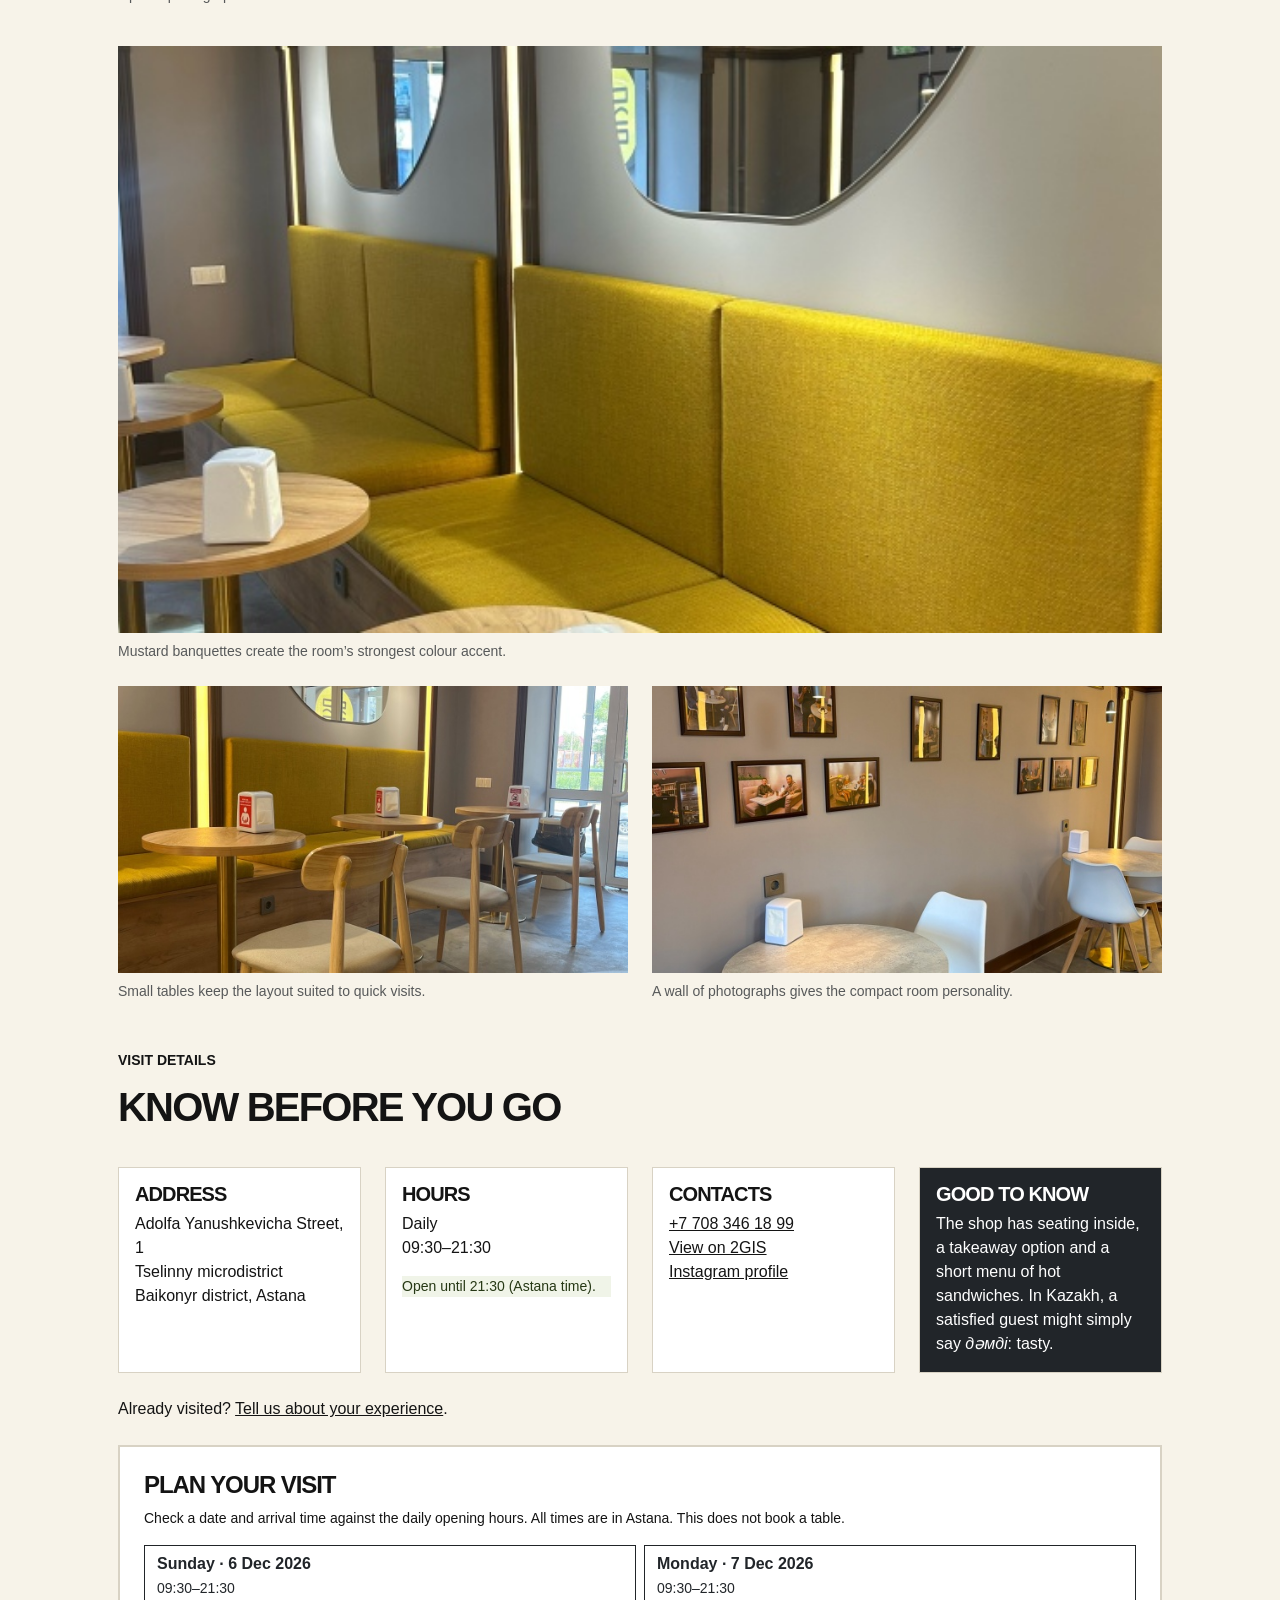
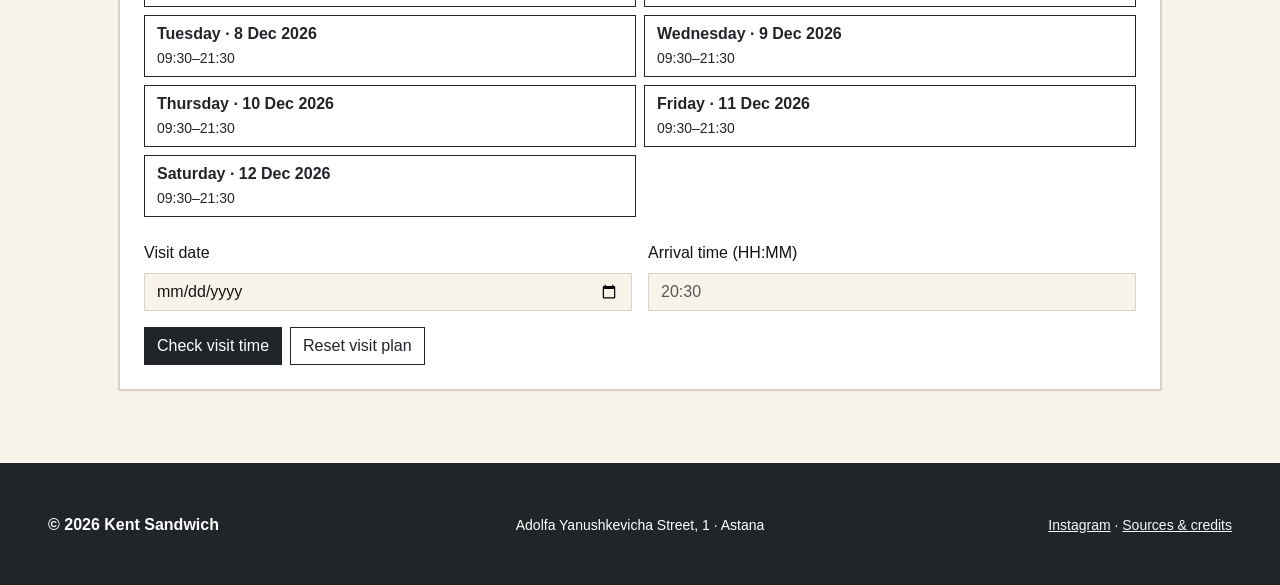
==== commit c620b584: "style: center footer address on Timur pages" ====
--- a/about.html
+++ b/about.html
@@ -55,11 +55,15 @@
       </div>
     </header>
     <article class="about-story py-4" id="story" aria-labelledby="story-title">
-      <p class="eyebrow small text-uppercase fw-bold mb-3">The format</p>
-      <h2 id="story-title" class="fw-bold mb-3 display-6 text-uppercase lh-1">Simple enough to remember</h2>
-      <div class="row g-4 align-items-center mb-4">
-        <div class="col-12 col-md-5"><img class="story-photo img-fluid w-100 rounded-0" src="images/kent-packaging.jpg" alt="Kent Sandwiches presented in branded paper sleeves" loading="lazy"></div>
-        <div class="col-12 col-md-7"><p class="lead mb-0 fw-normal">Kent Sandwich serves toasted sandwiches in kraft paper sleeves. The packaging is simple, easy to carry and matches the shop’s black and yellow style.</p></div>
+      <div class="row g-4 g-lg-5 align-items-center mb-4 mb-lg-5">
+        <div class="col-12 col-md-6">
+          <p class="eyebrow small d-inline-block bg-body-tertiary px-3 py-2 text-uppercase fw-bold mb-3">The format</p>
+          <h2 id="story-title" class="story-title fw-bold lh-sm mb-3">Simple enough to remember</h2>
+          <p class="lead mb-0 fw-normal">Kent Sandwich serves toasted sandwiches in kraft paper sleeves. The packaging is simple, easy to carry and matches the shop’s black and yellow style.</p>
+        </div>
+        <div class="col-12 col-md-6">
+          <img class="story-photo d-block img-fluid w-100 object-fit-cover" src="images/kent-packaging.jpg" alt="Kent Sandwiches presented in branded paper sleeves" width="1440" height="1920" loading="lazy">
+        </div>
       </div>
       <h3 class="h5 fw-bold text-uppercase lh-1">What defines the experience</h3>
       <ul class="value-list row g-3 list-unstyled">
@@ -150,7 +154,7 @@
   <footer class="site-footer container-fluid bg-dark text-white mt-5 py-5 px-3 px-md-4 px-xl-5 border-top border-2 border-dark">
     <div class="row g-3 align-items-center text-center text-md-start">
       <p class="col-12 col-md-4 mb-0 fw-bold">© 2026 Kent Sandwich</p>
-      <p class="col-12 col-md-4 mb-0 small">Adolfa Yanushkevicha Street, 1 · Astana</p>
+      <p class="col-12 col-md-4 mb-0 small text-center">Adolfa Yanushkevicha Street, 1 · Astana</p>
       <p class="col-12 col-md-4 mb-0 small text-md-end"><a href="https://www.instagram.com/kentsandwich.kz/" target="_blank" rel="noopener noreferrer" class="link-light">Instagram</a> · <a href="colophon.html#sources" class="link-light">Sources &amp; credits</a></p>
     </div>
   </footer>
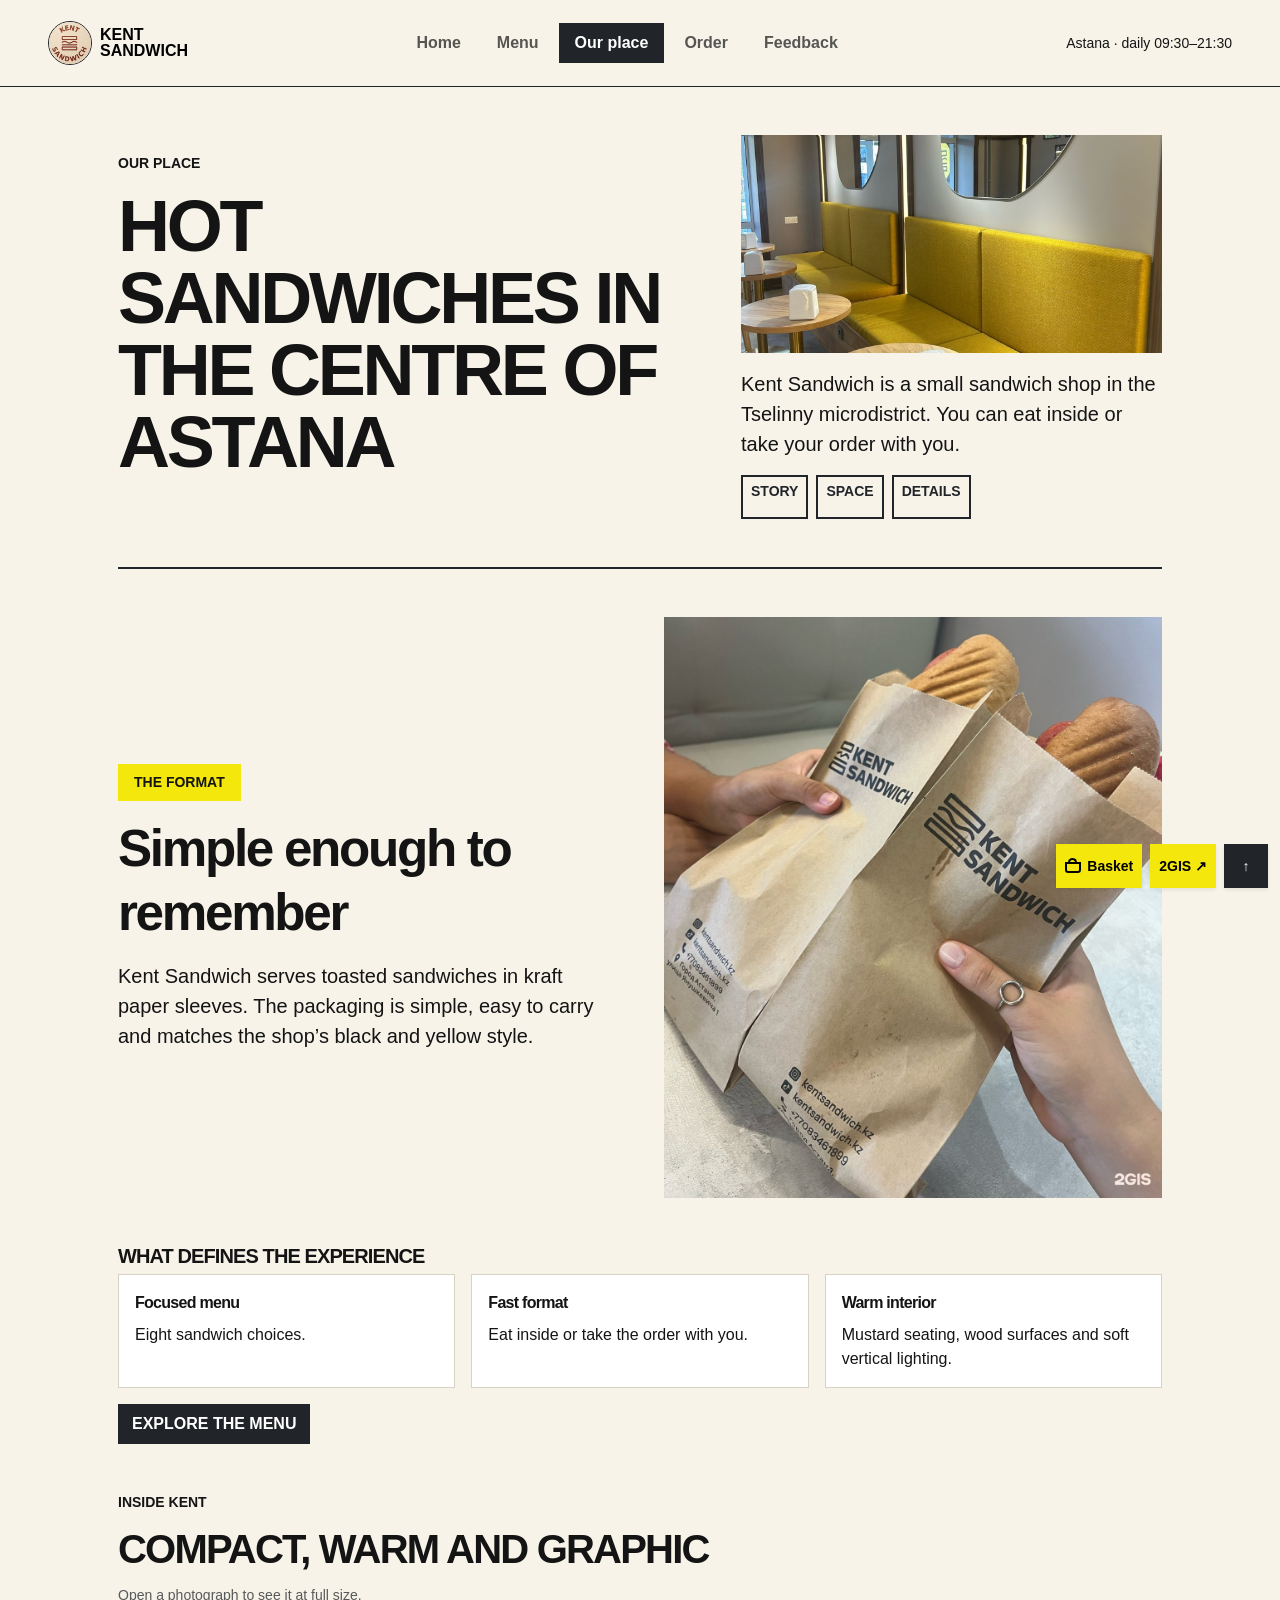
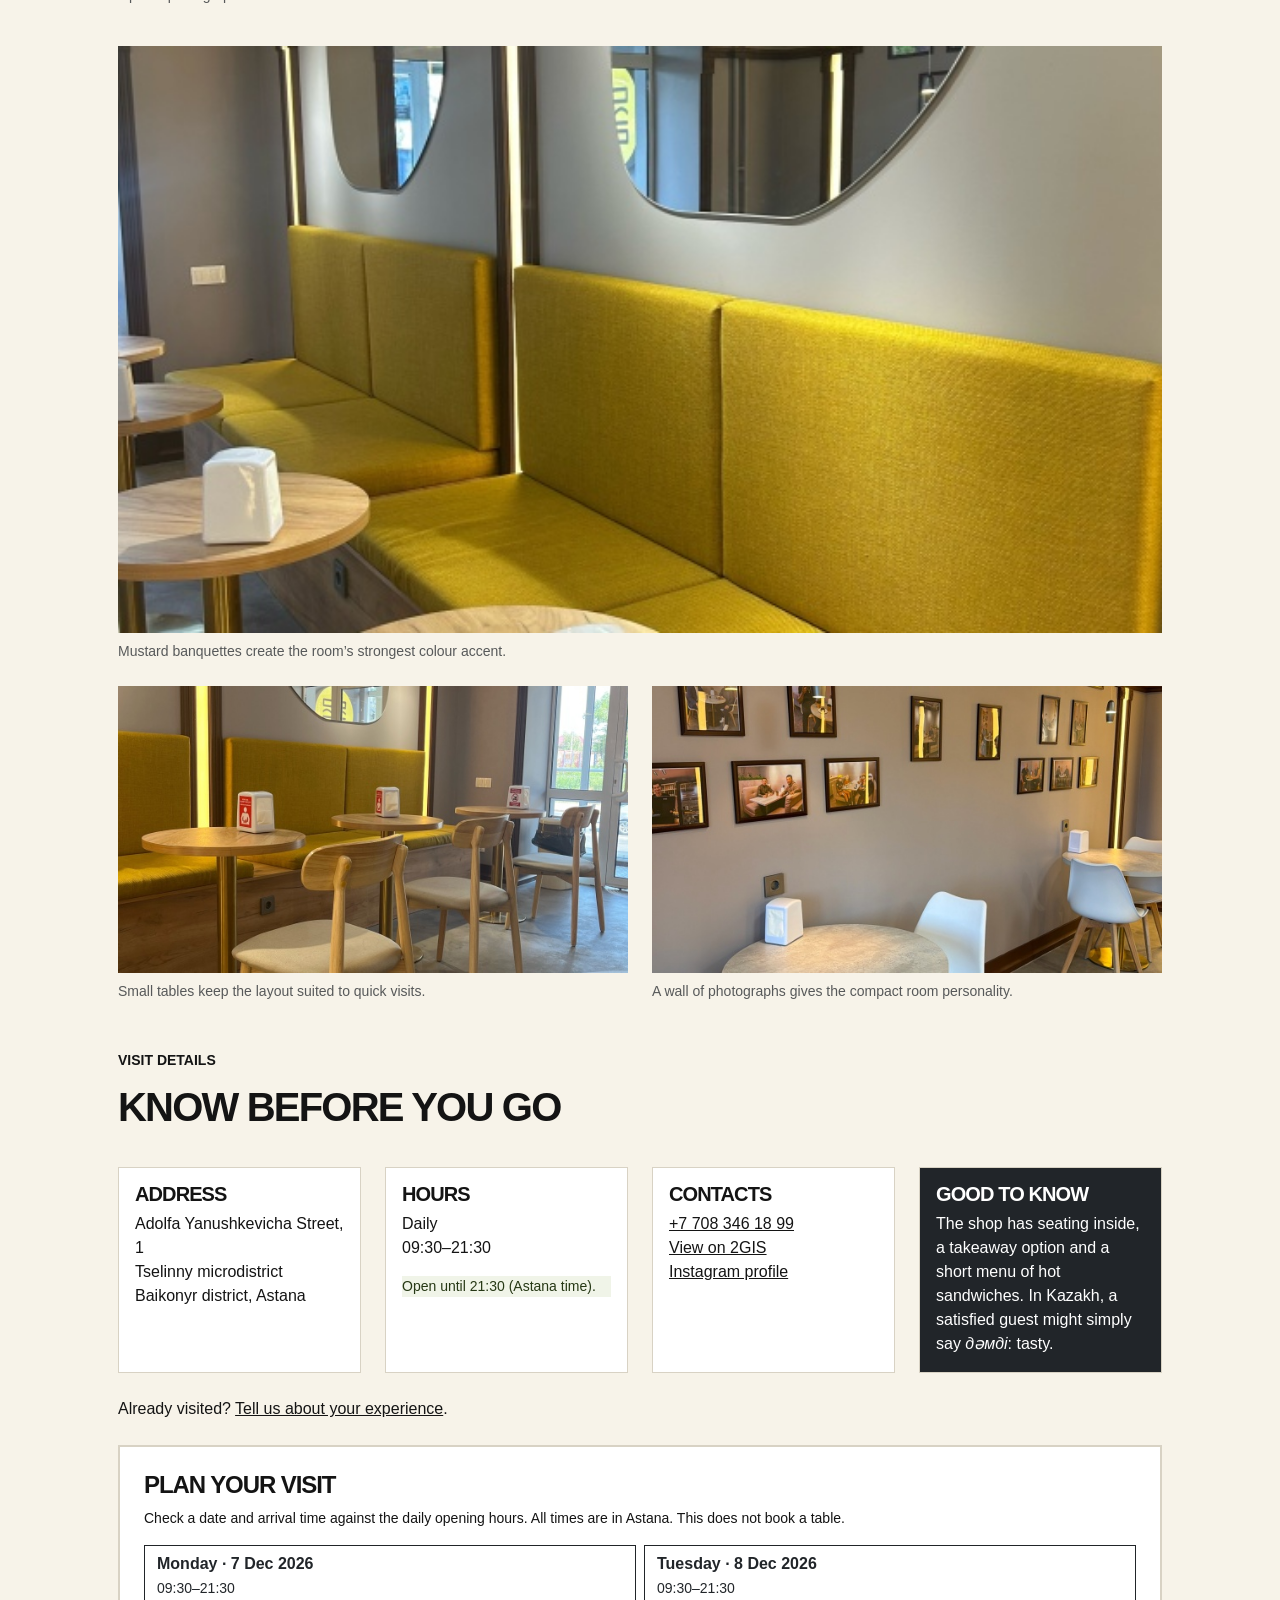
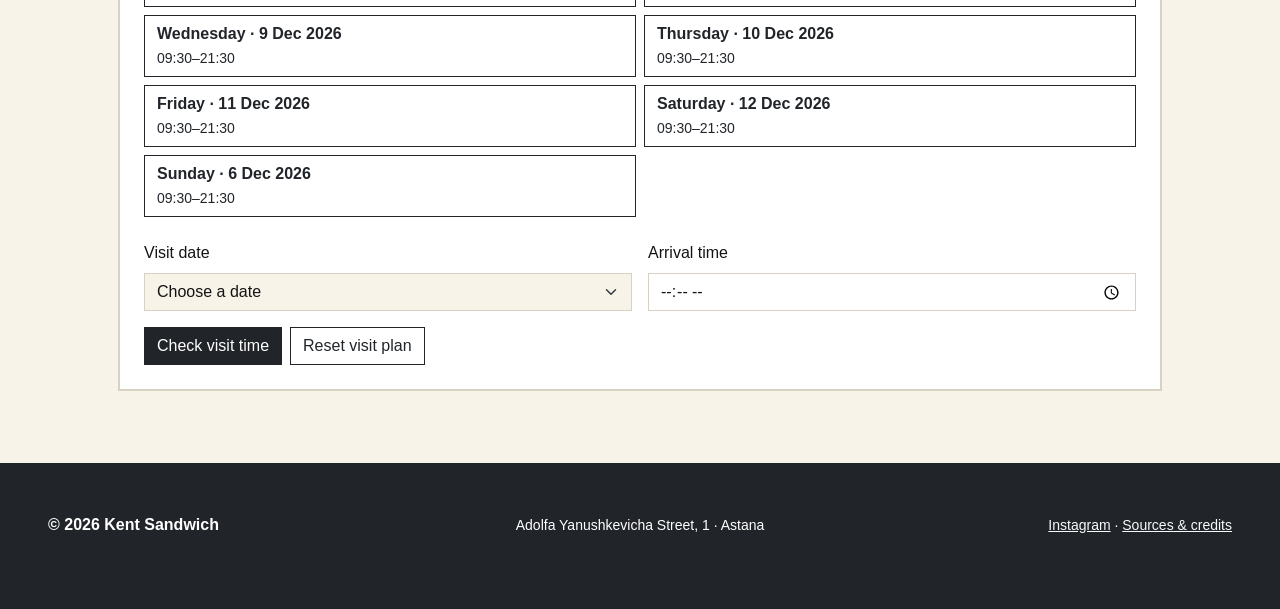
==== commit 63b847bf: "fix: finish menu and basket for final review" ====
--- a/about.html
+++ b/about.html
@@ -10,11 +10,14 @@
   <link rel="stylesheet" href="https://cdn.jsdelivr.net/npm/bootstrap@5.3.8/dist/css/bootstrap.min.css" integrity="sha384-sRIl4kxILFvY47J16cr9ZwB07vP4J8+LH7qKQnuqkuIAvNWLzeN8tE5YBujZqJLB" crossorigin="anonymous">
   <link rel="stylesheet" href="css/base.css">
   <link rel="stylesheet" href="css/timur.css">
+  <script src="js/menu-data.js" defer></script>
+  <script src="js/basket.js" defer></script>
+  <script src="js/site-actions.js" defer></script>
   <script src="js/timur.js"></script>
 </head>
 <body class="page page-about" data-page="about">
   <a class="visually-hidden-focusable position-absolute top-0 start-0 z-3 bg-dark text-white p-3" href="#main-content">Skip to content</a>
-  <header class="site-header navbar navbar-expand-lg border-bottom border-dark bg-body py-4 border-2">
+  <header id="page-top" tabindex="-1" class="site-header navbar navbar-expand-lg border-bottom border-dark bg-body py-4 border-2">
     <!-- Bootstrap owns the responsive navigation; page scripts reuse these hooks. -->
     <div class="container-fluid px-3 px-md-4 px-xl-5">
       <a class="brand navbar-brand d-flex align-items-center gap-2 me-3" href="index.html" aria-label="Kent Sandwich home">
@@ -62,7 +65,7 @@
           <p class="lead mb-0 fw-normal">Kent Sandwich serves toasted sandwiches in kraft paper sleeves. The packaging is simple, easy to carry and matches the shop’s black and yellow style.</p>
         </div>
         <div class="col-12 col-md-6">
-          <img class="story-photo d-block img-fluid w-100 object-fit-cover" src="images/kent-packaging.jpg" alt="Kent Sandwiches presented in branded paper sleeves" width="1440" height="1920" loading="lazy">
+          <img class="story-photo d-block img-fluid w-100 object-fit-cover" src="images/kent-packaging.jpg" alt="Kent Sandwiches presented in branded paper sleeves" width="1200" height="1600" loading="lazy">
         </div>
       </div>
       <h3 class="h5 fw-bold text-uppercase lh-1">What defines the experience</h3>
@@ -151,14 +154,18 @@
     </div>
     <p id="gallery-error" class="hidden error small mt-3 mb-0" role="alert">This photograph could not be opened. Close the viewer and choose another photograph.</p>
   </dialog>
-  <footer class="site-footer container-fluid bg-dark text-white mt-5 py-5 px-3 px-md-4 px-xl-5 border-top border-2 border-dark">
+  <footer class="site-footer container-fluid bg-dark text-white mt-5 pt-5 px-3 px-md-4 px-xl-5 border-top border-2 border-dark">
     <div class="row g-3 align-items-center text-center text-md-start">
       <p class="col-12 col-md-4 mb-0 fw-bold">© 2026 Kent Sandwich</p>
       <p class="col-12 col-md-4 mb-0 small text-center">Adolfa Yanushkevicha Street, 1 · Astana</p>
       <p class="col-12 col-md-4 mb-0 small text-md-end"><a href="https://www.instagram.com/kentsandwich.kz/" target="_blank" rel="noopener noreferrer" class="link-light">Instagram</a> · <a href="colophon.html#sources" class="link-light">Sources &amp; credits</a></p>
     </div>
   </footer>
-  <a class="source-tab btn btn-warning btn-sm position-fixed bottom-0 end-0 m-3 z-3 d-none d-lg-block rounded-0 border-2 text-uppercase fw-bold" href="https://2gis.kz/astana/firm/70000001114376342" target="_blank" rel="noopener noreferrer">2GIS ↗</a>
+  <nav class="site-actions d-flex flex-wrap justify-content-end gap-2" aria-label="Quick links">
+    <a id="shared-basket-link" class="btn btn-warning btn-sm rounded-0 fw-bold shadow-sm" href="order.html#order-cart"><span class="basket-icon" aria-hidden="true"></span>Basket <span id="basket-badge" class="badge text-bg-dark" hidden>0</span></a>
+    <a class="source-tab btn btn-warning btn-sm rounded-0 fw-bold shadow-sm" href="https://2gis.kz/astana/firm/70000001114376342" target="_blank" rel="noopener noreferrer">2GIS ↗</a>
+    <a class="btn btn-dark btn-sm rounded-0 fw-bold shadow-sm" href="#page-top" aria-label="Back to top">↑</a>
+  </nav>
   <script src="https://cdn.jsdelivr.net/npm/bootstrap@5.3.8/dist/js/bootstrap.bundle.min.js" integrity="sha384-FKyoEForCGlyvwx9Hj09JcYn3nv7wiPVlz7YYwJrWVcXK/BmnVDxM+D2scQbITxI" crossorigin="anonymous"></script>
   <!-- Empty at the midterm: later behaviour can be added without changing this HTML. -->
   <script src="js/about.js" defer></script>
--- a/css/base.css
+++ b/css/base.css
@@ -29,3 +29,56 @@
   --bs-btn-active-bg: #e0d30b;
   --bs-btn-active-border-color: #e0d30b;
 }
+
+html {
+  scroll-padding-bottom: 4.5rem;
+}
+
+.site-actions {
+  position: fixed;
+  z-index: 1030;
+  bottom: calc(.75rem + env(safe-area-inset-bottom));
+  right: calc(.75rem + env(safe-area-inset-right));
+  max-width: calc(100% - 1.5rem);
+}
+
+.site-actions .btn {
+  display: inline-flex;
+  align-items: center;
+  justify-content: center;
+  gap: .4rem;
+  min-width: 2.75rem;
+  min-height: 2.75rem;
+}
+
+.site-actions .btn:focus-visible {
+  outline: 2px solid var(--bs-body-color);
+  outline-offset: 2px;
+}
+
+#basket-badge[hidden] {
+  display: none;
+}
+
+.basket-icon {
+  position: relative;
+  width: 1rem;
+  height: .65rem;
+  margin-top: .2rem;
+  border: 2px solid currentColor;
+  border-radius: 0 0 .2rem .2rem;
+}
+
+.basket-icon::before {
+  position: absolute;
+  inset: -.42rem .1rem auto;
+  height: .35rem;
+  border: 2px solid currentColor;
+  border-bottom: 0;
+  border-radius: .35rem .35rem 0 0;
+  content: "";
+}
+
+.site-footer {
+  padding-bottom: calc(4.5rem + env(safe-area-inset-bottom));
+}
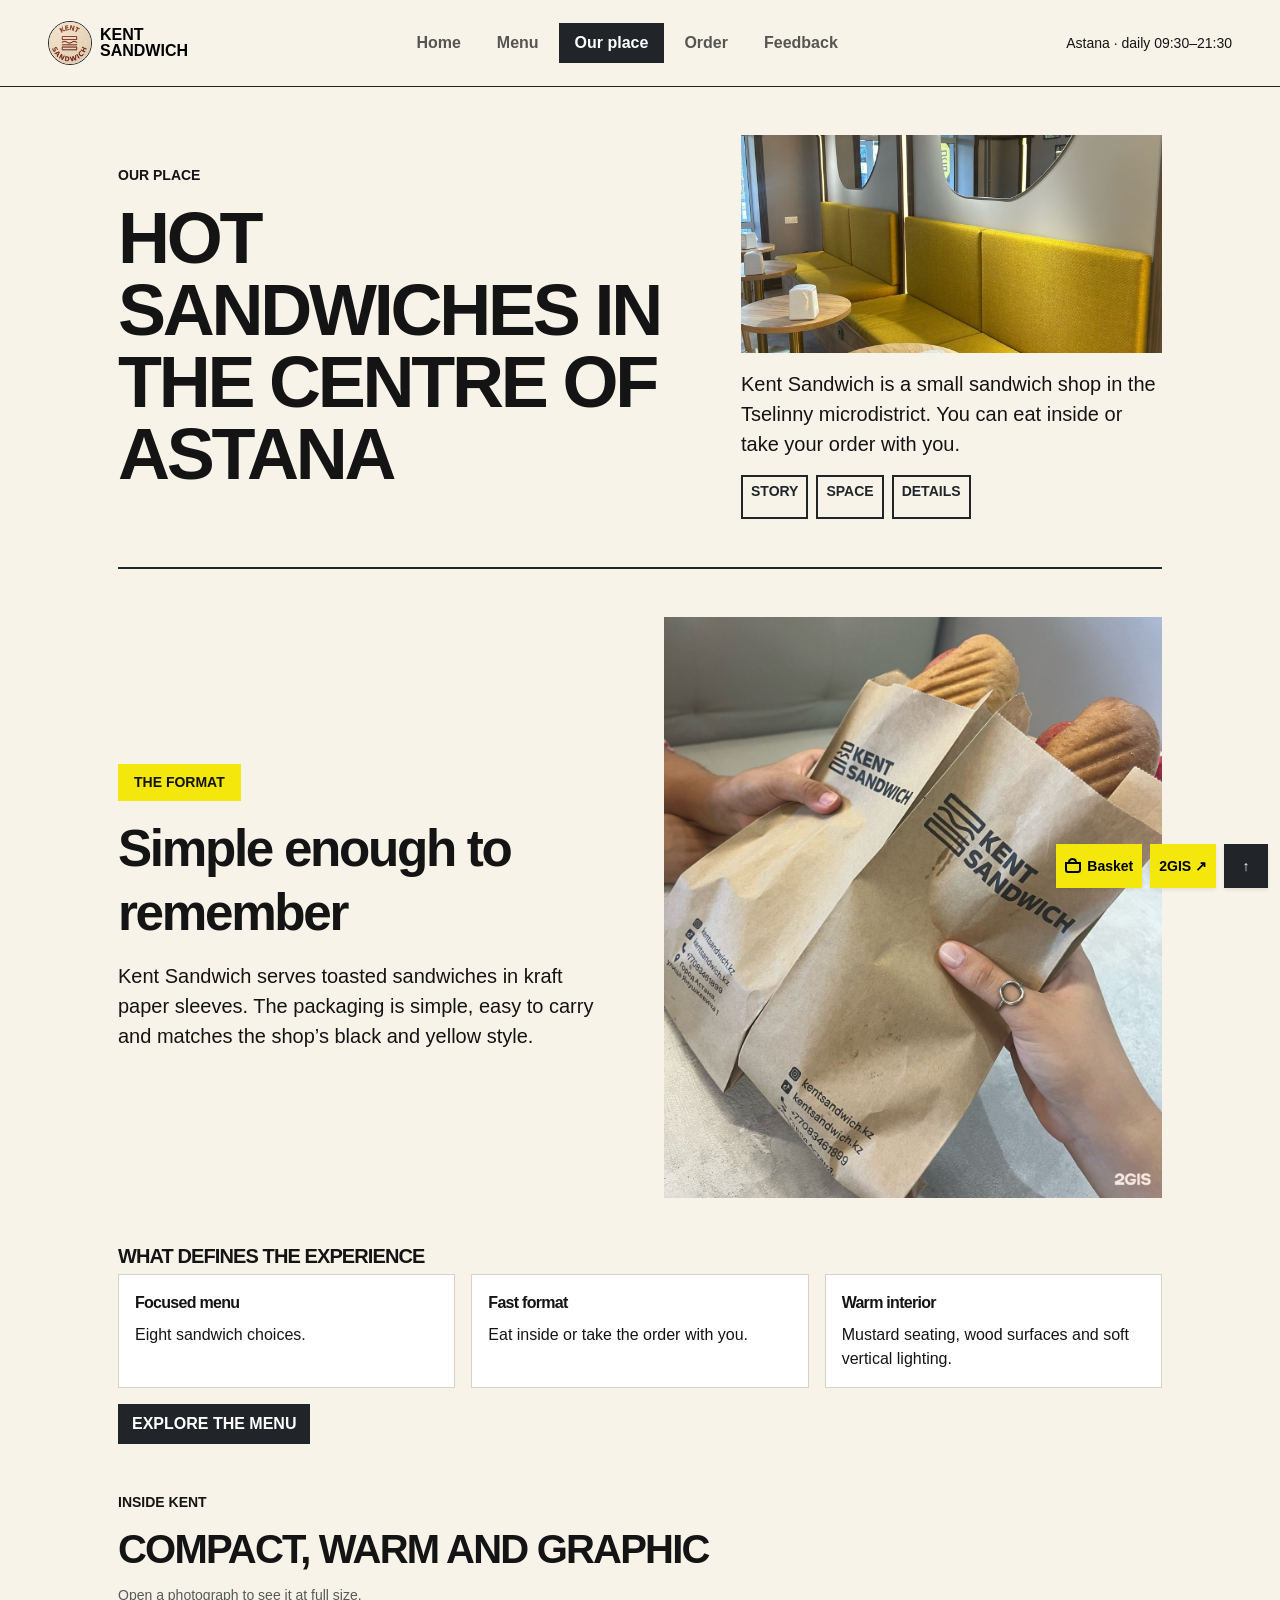
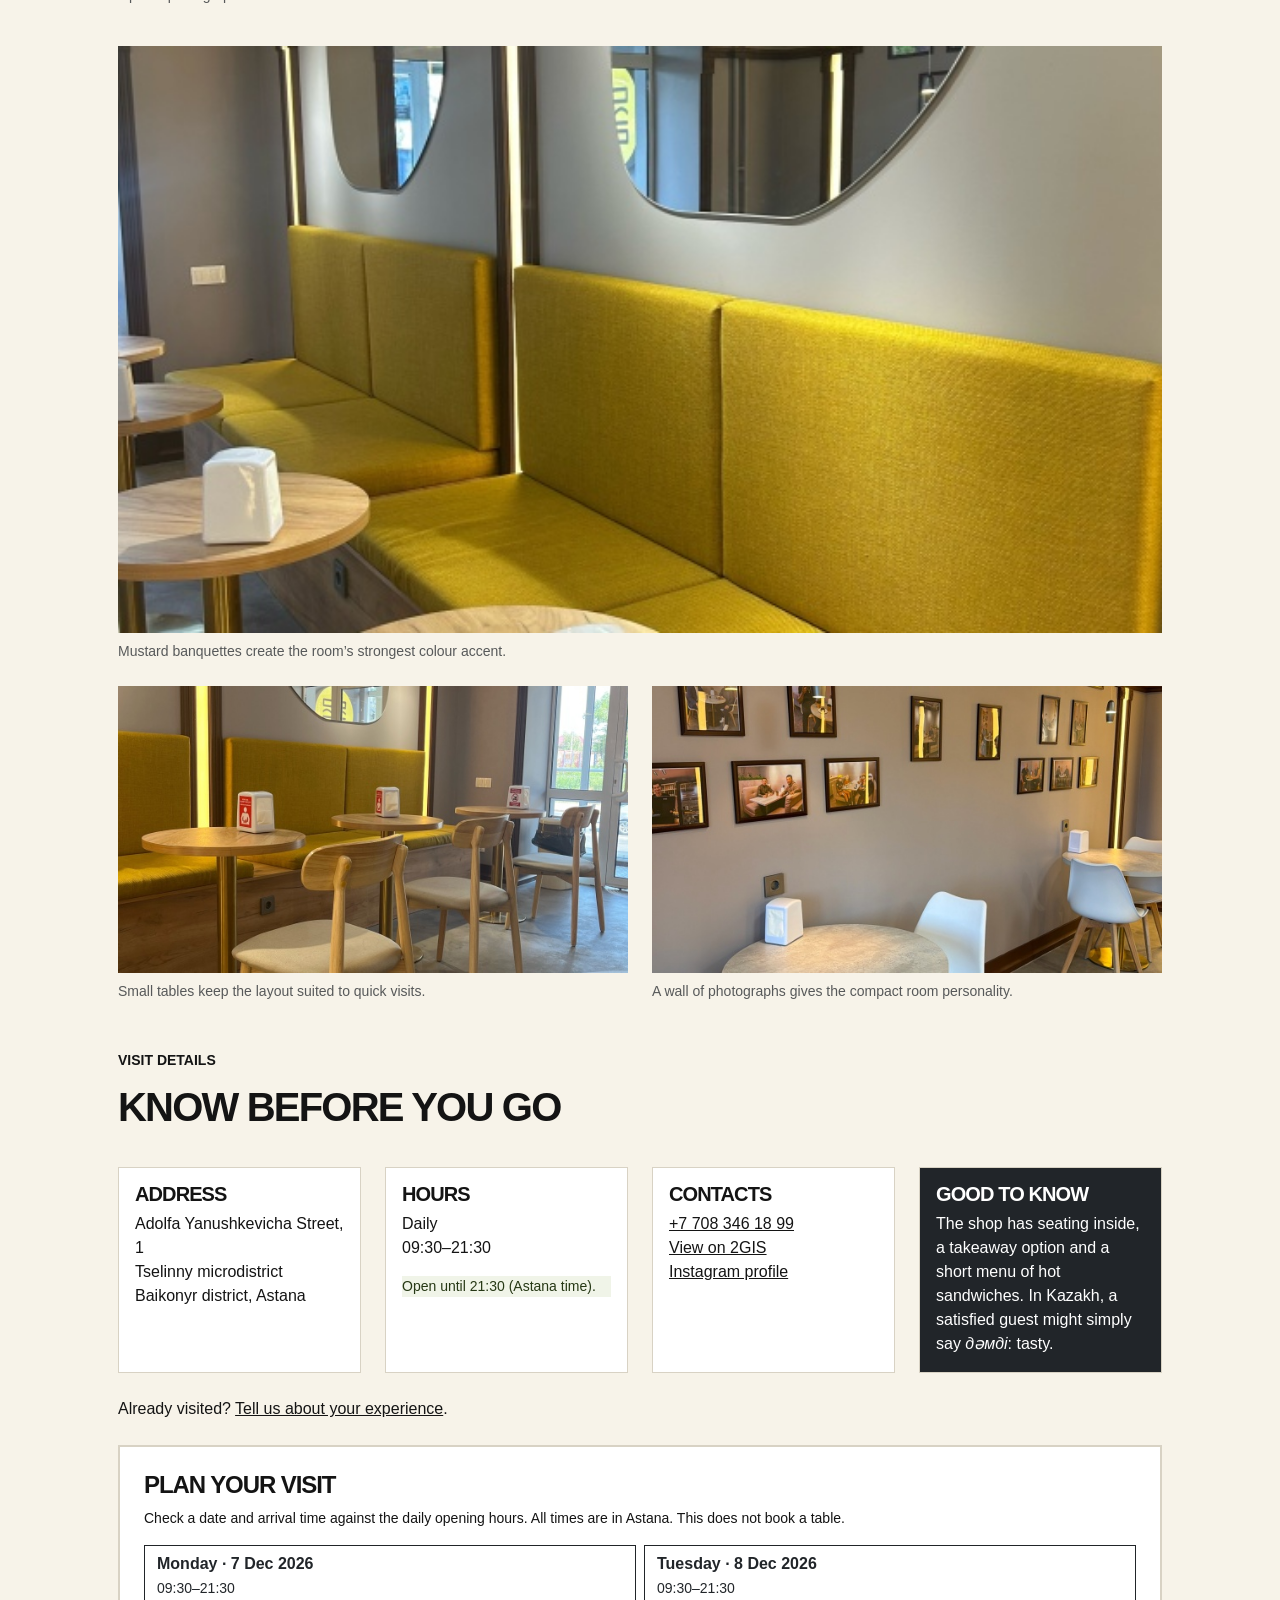
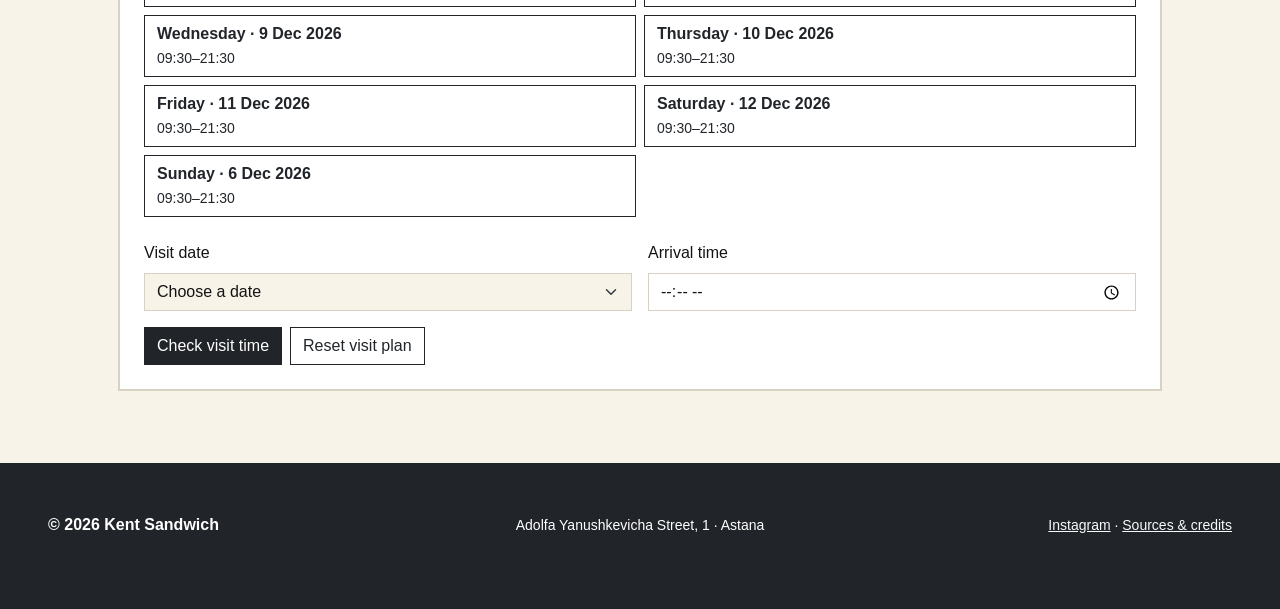
==== commit 6234deb2: "Fix feedback phone input and clean up page markup" ====
--- a/about.html
+++ b/about.html
@@ -50,9 +50,9 @@
           <img class="about-intro-photo img-fluid rounded-0 d-block mb-3" src="images/kent-interior.jpg" alt="Interior of Kent Sandwich with mustard seating and wooden tables" width="480">
           <p class="lead mb-3 fw-normal">Kent Sandwich is a small sandwich shop in the Tselinny microdistrict. You can eat inside or take your order with you.</p>
           <nav id="about-section-nav" class="page-jumps d-flex flex-wrap gap-2" aria-label="On this page">
-            <a id="story-link" href="#story" data-section="story" class="btn btn-outline-dark btn-sm rounded-0 border-2 text-uppercase fw-bold">Story</a>
-            <a id="space-link" href="#space" data-section="space" class="btn btn-outline-dark btn-sm rounded-0 border-2 text-uppercase fw-bold">Space</a>
-            <a id="details-link" href="#details" data-section="details" class="btn btn-outline-dark btn-sm rounded-0 border-2 text-uppercase fw-bold">Details</a>
+            <a id="story-link" href="#story" class="btn btn-outline-dark btn-sm rounded-0 border-2 text-uppercase fw-bold">Story</a>
+            <a id="space-link" href="#space" class="btn btn-outline-dark btn-sm rounded-0 border-2 text-uppercase fw-bold">Space</a>
+            <a id="details-link" href="#details" class="btn btn-outline-dark btn-sm rounded-0 border-2 text-uppercase fw-bold">Details</a>
           </nav>
         </div>
       </div>
@@ -85,7 +85,7 @@
         </div>
         <div class="col-12">
           <figure class="gallery-main mb-0">
-            <a id="gallery-link-1" class="gallery-link d-block" href="images/kent-interior.jpg" data-gallery-index="0" data-caption-id="gallery-caption-1" aria-describedby="gallery-caption-1">
+            <a id="gallery-link-1" class="gallery-link d-block" href="images/kent-interior.jpg" data-caption-id="gallery-caption-1" aria-describedby="gallery-caption-1">
               <span class="ratio d-block ratio-16x9 rounded-0 overflow-hidden"><img id="gallery-image-1" src="images/kent-interior.jpg" alt="Mustard upholstered bench and round wood tables inside Kent Sandwich" class="w-100 h-100 object-fit-cover" loading="lazy"></span>
             </a>
             <figcaption id="gallery-caption-1" class="figure-caption mt-2">Mustard banquettes create the room’s strongest colour accent.</figcaption>
@@ -93,7 +93,7 @@
         </div>
         <div class="col-12 col-md-6">
           <figure class="mb-0">
-            <a id="gallery-link-2" class="gallery-link d-block" href="images/kent-seating.jpg" data-gallery-index="1" data-caption-id="gallery-caption-2" aria-describedby="gallery-caption-2">
+            <a id="gallery-link-2" class="gallery-link d-block" href="images/kent-seating.jpg" data-caption-id="gallery-caption-2" aria-describedby="gallery-caption-2">
               <span class="ratio d-block ratio-16x9 rounded-0 overflow-hidden"><img id="gallery-image-2" src="images/kent-seating.jpg" alt="Wood chairs and small round tables inside Kent Sandwich" class="w-100 h-100 object-fit-cover" loading="lazy"></span>
             </a>
             <figcaption id="gallery-caption-2" class="figure-caption mt-2">Small tables keep the layout suited to quick visits.</figcaption>
@@ -101,7 +101,7 @@
         </div>
         <div class="col-12 col-md-6">
           <figure class="mb-0">
-            <a id="gallery-link-3" class="gallery-link d-block" href="images/kent-gallery.jpg" data-gallery-index="2" data-caption-id="gallery-caption-3" aria-describedby="gallery-caption-3">
+            <a id="gallery-link-3" class="gallery-link d-block" href="images/kent-gallery.jpg" data-caption-id="gallery-caption-3" aria-describedby="gallery-caption-3">
               <span class="ratio d-block ratio-16x9 rounded-0 overflow-hidden"><img id="gallery-image-3" src="images/kent-gallery.jpg" alt="Framed photographs above tables inside Kent Sandwich" class="w-100 h-100 object-fit-cover" loading="lazy"></span>
             </a>
             <figcaption id="gallery-caption-3" class="figure-caption mt-2">A wall of photographs gives the compact room personality.</figcaption>
@@ -119,10 +119,9 @@
           <h3 class="h5 fw-bold text-uppercase lh-1">Address</h3>
           <address id="visit-address" class="mb-0">Adolfa Yanushkevicha Street, 1<br>Tselinny microdistrict<br>Baikonyr district, Astana</address>
         </article></div>
-        <div class="col-12 col-md-6 col-lg-3"><article id="visit-hours" class="border rounded-0 p-3 h-100 bg-white" data-open="09:30" data-close="21:30" data-time-zone="Asia/Almaty">
+        <div class="col-12 col-md-6 col-lg-3"><article id="visit-hours" class="border rounded-0 p-3 h-100 bg-white" data-open="09:30" data-close="21:30">
           <h3 class="h5 fw-bold text-uppercase lh-1">Hours</h3>
           <p>Daily<br><time id="visit-opening-time" datetime="09:30">09:30</time>–<time id="visit-closing-time" datetime="21:30">21:30</time></p>
-          <!-- Filled only after the future script computes the Astana time. -->
           <p id="visit-status" class="hidden small mb-0" role="status" aria-live="polite"></p>
         </article></div>
         <div class="col-12 col-md-6 col-lg-3"><article class="border rounded-0 p-3 h-100 bg-white">
@@ -137,7 +136,6 @@
       <p class="mt-4 mb-0">Already visited? <a id="about-feedback-link" href="feedback.html">Tell us about your experience</a>.</p>
     </section>
   </main>
-  <!-- All viewer controls exist before the HTML/CSS freeze. Image links work without it. -->
   <dialog id="gallery-dialog" class="gallery-dialog border border-dark border-2 rounded-0 p-3 p-md-4" aria-labelledby="gallery-dialog-title" aria-describedby="gallery-dialog-caption">
     <div class="d-flex flex-wrap align-items-center justify-content-between gap-3 mb-3">
       <h2 id="gallery-dialog-title" class="h4 fw-bold text-uppercase mb-0">Inside Kent</h2>
@@ -167,7 +165,6 @@
     <a class="btn btn-dark btn-sm rounded-0 fw-bold shadow-sm" href="#page-top" aria-label="Back to top">↑</a>
   </nav>
   <script src="https://cdn.jsdelivr.net/npm/bootstrap@5.3.8/dist/js/bootstrap.bundle.min.js" integrity="sha384-FKyoEForCGlyvwx9Hj09JcYn3nv7wiPVlz7YYwJrWVcXK/BmnVDxM+D2scQbITxI" crossorigin="anonymous"></script>
-  <!-- Empty at the midterm: later behaviour can be added without changing this HTML. -->
   <script src="js/about.js" defer></script>
 </body>
 </html>
--- a/css/timur.css
+++ b/css/timur.css
@@ -15,7 +15,6 @@
   object-position: center bottom;
 }
 
-/* Future scripts switch classes instead of creating new styles. */
 .page .hidden {
   display: none;
 }
@@ -31,14 +30,48 @@
 .page .pending {
   cursor: progress;
 }
-.page-about .page-jumps .active {
-  background-color: #141414;
-  color: #fff;
+.feedback-prompt {
+  top: 1rem;
 }
-.page .rating-choice.selected,
-.page .rating-choice:has(input:checked) {
-  --bs-border-color: #141414;
-  background-color: #f4e70c;
+.page-feedback .rating-choice {
+  display: flex;
+  flex-direction: column;
+  align-items: center;
+  justify-content: center;
+  gap: .25rem;
+  height: 100%;
+  min-height: 4rem;
+  padding: .5rem .25rem;
+  cursor: pointer;
+}
+.page-feedback .rating-choice:is(:hover, :has(input:checked)) {
+  --bs-border-color: var(--bs-body-color);
+}
+.page-feedback .rating-choice:has(input:checked) {
+  background-color: var(--bs-tertiary-bg);
+}
+.rating-star {
+  font-size: 1.75rem;
+  line-height: 1;
+}
+.page-feedback .rating-choice:has(:focus-visible) {
+  outline: 2px solid var(--bs-body-color);
+  outline-offset: 2px;
+}
+.feedback-upload-icon {
+  width: 2.75rem;
+  place-items: center;
+  cursor: pointer;
+}
+.feedback-upload input {
+  min-width: 0;
+}
+.feedback-upload input::file-selector-button {
+  background-color: var(--bs-body-bg);
+}
+.page-feedback #feedback-form .form-control:focus:not(.error) {
+  border-color: var(--bs-tertiary-bg);
+  box-shadow: 0 0 0 .25rem rgba(var(--bs-tertiary-bg-rgb), .35);
 }
 .page-feedback :is(input, select, textarea).error,
 .page-feedback :is(input, select, textarea)[aria-invalid="true"],
@@ -53,35 +86,14 @@
 .page .site-footer a:focus-visible {
   outline-color: #f4e70c;
 }
-.rating-choice {
-  cursor: pointer;
-}
 .page :is(.page-jumps a, .gallery-dialog button) {
   min-height: 2.75rem;
 }
-.feedback-summary dd, .feedback-message {
+.feedback-message {
   overflow-wrap: anywhere;
-}
-.feedback-message {
   white-space: pre-wrap;
 }
 
-/* A non-modal HTML dialog keeps the form inline. method="dialog" closes it. */
-.feedback-dialog {
-  position: static;
-  width: 100%;
-  max-width: none;
-  margin: 0;
-  padding: 0;
-  border: 0;
-  background: transparent;
-  color: inherit;
-}
-.feedback-dialog[open] + .feedback-confirmation {
-  display: none;
-}
-
-/* Native showModal() will own focus, Escape and the background interaction. */
 .gallery-dialog {
   width: min(56rem, calc(100% - 2rem));
   max-width: none;
